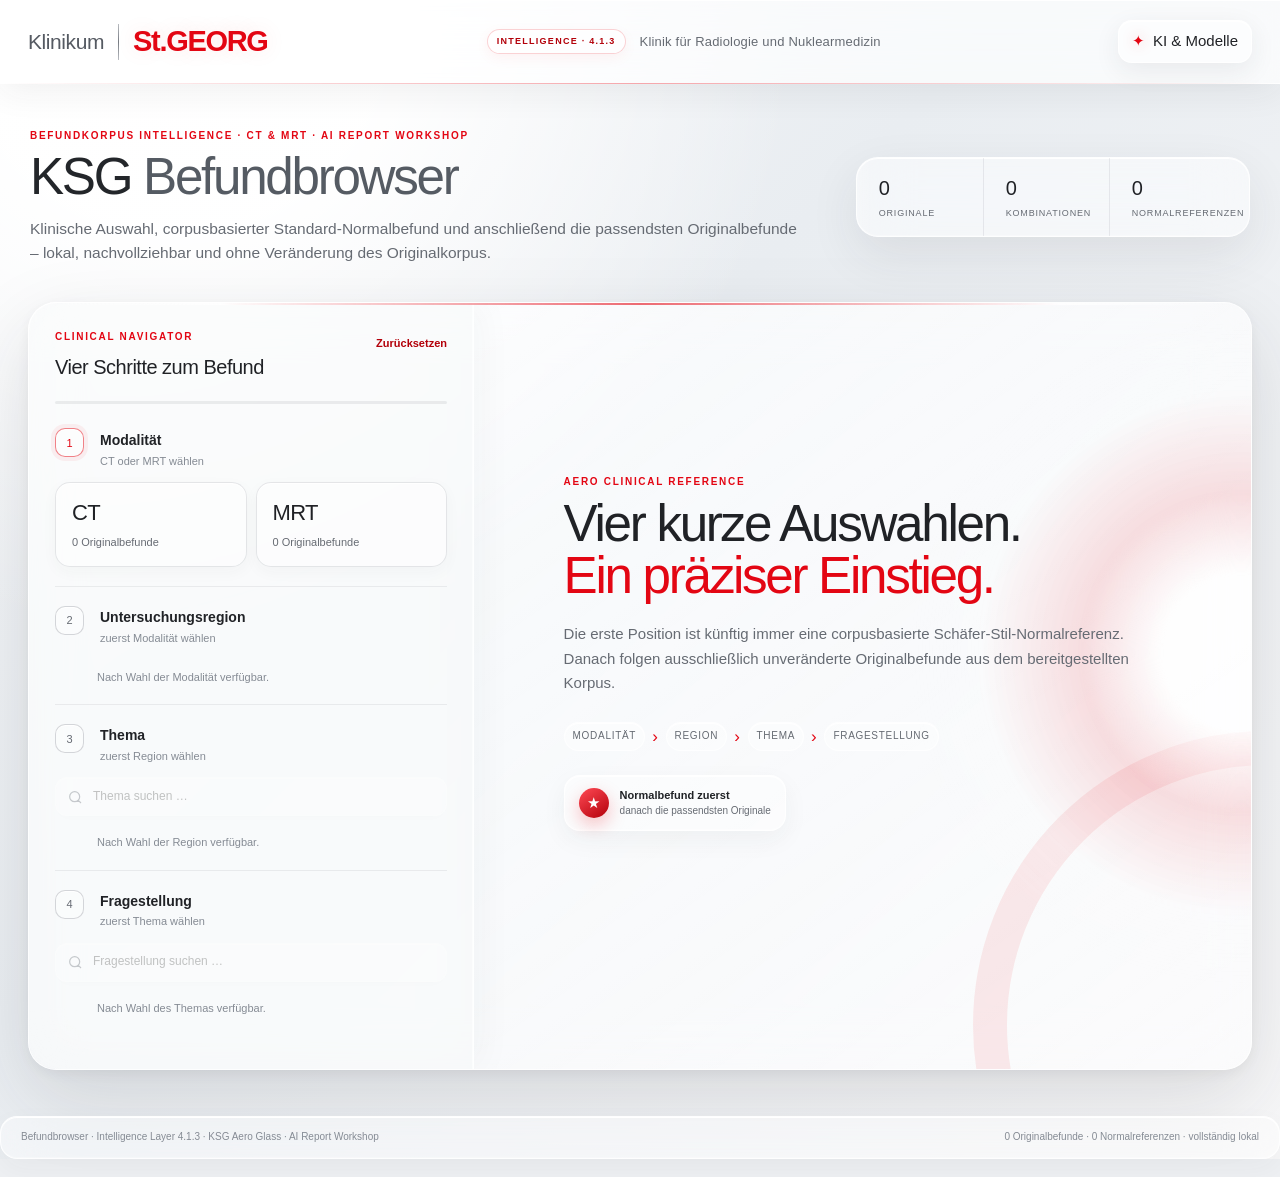
==== Befundbrowser_KSG_Intelligence/index.html @ edef9647 "Harness-Sperre modellunabhaengig behandeln + Anwendung umbenennen · 4.1.3 Harness-Sperre generalisie" ====
<!doctype html>
<html lang="de">
<head>
  <meta charset="utf-8">
  <meta name="viewport" content="width=device-width, initial-scale=1">
  <meta name="color-scheme" content="light">
  <meta name="theme-color" content="#e30613">
  <title>Befundbrowser · Intelligence 4.1.3 · Klinikum St. Georg</title>
  <link rel="stylesheet" href="styles.css">
</head>
<body>
  <div class="glass-scene" id="glass-scene" aria-hidden="true">
    <span class="scene-orb orb-a"></span>
    <span class="scene-orb orb-b"></span>
    <span class="scene-orb orb-c"></span>
    <span class="scene-ring ring-a"></span>
    <span class="scene-ring ring-b"></span>
    <span class="scene-beam"></span>
    <span class="scene-grain"></span>
  </div>

  <a class="skip-link" href="#report-viewer">Zum Befund springen</a>

  <header class="site-header glass-bar">
    <div class="brand" aria-label="Klinikum St. Georg Leipzig">
      <span class="brand-klinikum">Klinikum</span>
      <span class="brand-divider" aria-hidden="true"></span>
      <span class="brand-georg">St.GEORG</span>
    </div>
    <div class="department-wrap">
      <span class="intelligence-pill">INTELLIGENCE · 4.1.3</span>
      <span class="department">Klinik für Radiologie und Nuklearmedizin</span>
    </div>
    <button class="header-settings glass-button" id="settings-open" type="button" aria-haspopup="dialog" title="OpenRouter KI-Einstellungen">
      <span class="settings-glyph" aria-hidden="true">✦</span><span>KI &amp; Modelle</span>
    </button>
  </header>

  <main class="app-shell">
    <section class="hero" aria-labelledby="app-title">
      <div class="hero-copy">
        <p class="eyebrow">Befundkorpus Intelligence · CT &amp; MRT · AI Report Workshop</p>
        <h1 id="app-title">KSG <span>Befundbrowser</span></h1>
        <p class="hero-lead">Klinische Auswahl, corpusbasierter Standard-Normalbefund und anschließend die passendsten Originalbefunde – lokal, nachvollziehbar und ohne Veränderung des Originalkorpus.</p>
      </div>
      <div class="hero-stats glass-panel" aria-label="Datenbestand">
        <div class="stat"><strong id="stat-total">11.796</strong><span>Originale</span></div>
        <div class="stat"><strong id="stat-groups">–</strong><span>Kombinationen</span></div>
        <div class="stat"><strong id="stat-references">–</strong><span>Normalreferenzen</span></div>
      </div>
    </section>

    <div class="workspace glass-workspace">
      <aside class="selector glass-panel" aria-label="Befundauswahl">
        <div class="selector-head">
          <div>
            <p class="eyebrow">Clinical Navigator</p>
            <h2>Vier Schritte zum Befund</h2>
          </div>
          <button class="text-button" id="reset-all" type="button">Zurücksetzen</button>
        </div>

        <div class="progress-rail" id="progress-rail" aria-hidden="true">
          <span class="progress-track"></span>
          <span class="progress-fill"></span>
          <span class="progress-glow"></span>
        </div>

        <section class="step is-open" data-step="1" aria-labelledby="step-1-title">
          <div class="step-head">
            <span class="step-number">1</span>
            <div>
              <h3 id="step-1-title">Modalität</h3>
              <span class="step-selection" id="modality-selection">CT oder MRT wählen</span>
            </div>
          </div>
          <div class="modality-grid" id="modality-options" role="group" aria-label="Modalität"></div>
        </section>

        <section class="step" data-step="2" aria-labelledby="step-2-title">
          <div class="step-head">
            <span class="step-number">2</span>
            <div>
              <h3 id="step-2-title">Untersuchungsregion</h3>
              <span class="step-selection" id="region-selection">zuerst Modalität wählen</span>
            </div>
          </div>
          <div class="option-list compact" id="region-options" aria-live="polite"></div>
        </section>

        <section class="step" data-step="3" aria-labelledby="step-3-title">
          <div class="step-head">
            <span class="step-number">3</span>
            <div>
              <h3 id="step-3-title">Thema</h3>
              <span class="step-selection" id="theme-selection">zuerst Region wählen</span>
            </div>
          </div>
          <label class="search-field glass-input" for="theme-search">
            <span class="sr-only">Thema filtern</span>
            <svg aria-hidden="true" viewBox="0 0 24 24"><path d="m21 21-4.35-4.35m2.35-5.15a7.5 7.5 0 1 1-15 0 7.5 7.5 0 0 1 15 0Z"/></svg>
            <input id="theme-search" type="search" autocomplete="off" placeholder="Thema suchen …" disabled>
          </label>
          <div class="option-list" id="theme-options" aria-live="polite"></div>
        </section>

        <section class="step" data-step="4" aria-labelledby="step-4-title">
          <div class="step-head">
            <span class="step-number">4</span>
            <div>
              <h3 id="step-4-title">Fragestellung</h3>
              <span class="step-selection" id="question-selection">zuerst Thema wählen</span>
            </div>
          </div>
          <label class="search-field glass-input" for="question-search">
            <span class="sr-only">Fragestellung filtern</span>
            <svg aria-hidden="true" viewBox="0 0 24 24"><path d="m21 21-4.35-4.35m2.35-5.15a7.5 7.5 0 1 1-15 0 7.5 7.5 0 0 1 15 0Z"/></svg>
            <input id="question-search" type="search" autocomplete="off" placeholder="Fragestellung suchen …" disabled>
          </label>
          <div class="option-list" id="question-options" aria-live="polite"></div>
        </section>
      </aside>

      <section class="viewer-wrap" aria-label="Beispielbefund">
        <div class="viewer-empty" id="viewer-empty">
          <span class="empty-halo" aria-hidden="true"></span>
          <span class="empty-kicker">Aero Clinical Reference</span>
          <h2>Vier kurze Auswahlen.<br><span>Ein präziser Einstieg.</span></h2>
          <p>Die erste Position ist künftig immer eine corpusbasierte Schäfer-Stil-Normalreferenz. Danach folgen ausschließlich unveränderte Originalbefunde aus dem bereitgestellten Korpus.</p>
          <div class="empty-flow" aria-hidden="true">
            <span>Modalität</span><b>›</b><span>Region</span><b>›</b><span>Thema</span><b>›</b><span>Fragestellung</span>
          </div>
          <div class="empty-reference glass-mini">
            <span class="mini-star">★</span>
            <div><strong>Normalbefund zuerst</strong><small>danach die passendsten Originale</small></div>
          </div>
        </div>

        <article class="report-viewer glass-report" id="report-viewer" hidden tabindex="-1">
          <header class="report-header">
            <div class="report-heading">
              <div class="report-kind-row">
                <span class="report-type-badge" id="report-type-badge">ORIGINAL</span>
                <nav class="breadcrumb" id="report-breadcrumb" aria-label="Aktive Auswahl"></nav>
              </div>
              <h2 id="report-title">Beispielbefund</h2>
              <div class="report-meta" id="report-meta"></div>
            </div>
            <div class="rank-badge glass-mini" id="rank-badge">
              <span id="rank-label">Repräsentativität</span>
              <strong id="rank-score">–</strong>
            </div>
          </header>

          <section class="reference-provenance" id="reference-provenance" hidden>
            <div class="reference-icon" aria-hidden="true">★</div>
            <div class="reference-copy">
              <span class="field-label">Corpusbasierte Referenzvorlage</span>
              <p>Kein Originalbefund von Prof. Schäfer. Deidentifizierte Standard-Normalvorlage aus regions- und fragestellungsspezifischen Corpusmustern.</p>
            </div>
            <div class="evidence-grid">
              <div><span>Corpusbasis</span><strong id="reference-evidence">–</strong></div>
              <div><span>negative Beispiele</span><strong id="reference-negative-evidence">–</strong></div>
              <div><span>Negativphrasen Region</span><strong id="reference-phrase-count">–</strong></div>
            </div>
          </section>

          <div class="clinical-strip" id="clinical-strip">
            <div>
              <span class="field-label">Klinische Angaben</span>
              <p id="report-clinical">–</p>
            </div>
            <div>
              <span class="field-label">Fragestellung im Original</span>
              <p id="report-question">–</p>
            </div>
          </div>

          <section class="report-section findings-section">
            <div class="section-title-row">
              <h3>Befund</h3>
              <button class="icon-button" id="copy-findings" type="button" title="Befund kopieren">Kopieren</button>
            </div>
            <p class="report-text" id="report-findings"></p>
          </section>

          <section class="report-section impression-section">
            <div class="section-title-row">
              <h3>Beurteilung</h3>
              <button class="icon-button" id="copy-impression" type="button" title="Beurteilung kopieren">Kopieren</button>
            </div>
            <p class="report-text" id="report-impression"></p>
          </section>

          <details class="method-details" id="method-details">
            <summary>Methodik und Quelldetails</summary>
            <div class="detail-grid">
              <div><span class="field-label">Methodik</span><p id="report-method">–</p></div>
              <div><span class="field-label">RIS-Studienbeschreibung</span><p id="report-study">–</p></div>
              <div><span class="field-label">Parser</span><p id="report-parser">–</p></div>
              <div><span class="field-label">Korpuszeile</span><p id="report-source-row">–</p></div>
            </div>
          </details>

          <footer class="report-footer">
            <div class="report-navigation" aria-label="Weitere passende Beispiele">
              <button id="prev-report" class="nav-button glass-button" type="button" aria-label="Vorheriger Beispielbefund">←</button>
              <span id="report-position">Referenz</span>
              <button id="next-report" class="nav-button glass-button" type="button" aria-label="Nächster Beispielbefund">→</button>
            </div>
            <div class="report-actions">
              <button class="ai-button" id="ai-edit-report" type="button"><span class="ai-spark">✦</span><span>Mit KI anpassen</span></button>
              <button class="primary-button" id="copy-report" type="button"><span>Gesamtbefund kopieren</span></button>
            </div>
          </footer>
        </article>
      </section>
    </div>
  </main>

  <footer class="page-footer glass-bar">
    <span>Befundbrowser · Intelligence Layer 4.1.3 · KSG Aero Glass · AI Report Workshop</span>
    <span id="app-status" role="status" aria-live="polite">Daten werden geladen …</span>
  </footer>


  <dialog class="glass-modal settings-modal" id="settings-modal" aria-labelledby="settings-title">
    <form method="dialog" class="modal-shell settings-shell">
      <header class="modal-header">
        <div><p class="eyebrow">OpenRouter Intelligence</p><h2 id="settings-title">KI &amp; Modellkatalog</h2></div>
        <button class="modal-close" id="settings-close" value="cancel" aria-label="Einstellungen schließen">×</button>
      </header>
      <div class="settings-grid">
        <section class="settings-pane connection-pane">
          <h3>OpenRouter</h3>
          <label class="settings-field"><span>API-Key</span><div class="secret-input"><input id="api-key-input" type="password" autocomplete="off" spellcheck="false" placeholder="OpenRouter API-Key"><button id="api-key-toggle" type="button">Anzeigen</button></div><small class="key-storage-note">Standardmäßig nur für die Sitzung; dauerhafte Speicherung erfolgt lokal im Browser und ist nicht zusätzlich verschlüsselt.</small></label><button class="text-button key-clear" id="api-key-clear" type="button">API-Key aus Browser entfernen</button>
          <label class="toggle-row"><input id="remember-key" type="checkbox"><span><strong>API-Key auf diesem Gerät speichern</strong><small>Sonst nur für diese Browser-Sitzung.</small></span></label>
          <div class="privacy-box"><strong>Datenschutz</strong><p>Free-Modelle können providerabhängig Prompt-/Output-Daten verarbeiten oder protokollieren. Keine identifizierbaren Patientendaten an ungeeignete Endpunkte senden.</p>
            <label class="toggle-row"><input id="deny-data-collection" type="checkbox"><span><strong>Provider mit Datensammlung ausschließen</strong><small>OpenRouter: provider.data_collection = deny</small></span></label>
            <label class="toggle-row"><input id="require-zdr" type="checkbox"><span><strong>Nur Zero-Data-Retention-Endpunkte</strong><small>OpenRouter: provider.zdr = true</small></span></label>
          </div>
          <div class="connection-row"><button class="glass-button" id="connection-test" type="button">Verbindung prüfen &amp; Modelle laden</button><span id="connection-status" class="connection-status">Nicht geprüft</span></div>
          <div class="selected-model" id="selected-model-card"><span>Aktuelles Modell</span><strong>nvidia/nemotron-3-super-120b-a12b:free</strong></div>
          <button class="primary-button settings-save" id="save-settings" type="button"><span>Einstellungen speichern</span></button>
        </section>
        <section class="settings-pane catalog-pane">
          <div class="catalog-head"><div><h3>OpenRouter Modellkatalog</h3><p>Live aus <code>/api/v1/models</code>. Kostenlose Modelle werden zuerst angezeigt. Mit <b>HARNESS</b> markierte Modelle gibt OpenRouter nur für registrierte Agentic-Harness-Apps frei; die App weicht dort automatisch auf ein gleichwertiges freies Modell aus.</p></div><span class="catalog-count" id="model-count">–</span></div>
          <label class="model-search glass-input"><span class="sr-only">Modelle suchen</span><input id="model-search" type="search" placeholder="Modell, Anbieter oder Slug suchen …" autocomplete="off"></label>
          <div class="model-filters" id="model-filters" role="group" aria-label="Modellfilter">
            <button type="button" data-model-filter="all" class="is-active">Alle</button><button type="button" data-model-filter="free">FREE</button><button type="button" data-model-filter="structured">Structured</button><button type="button" data-model-filter="reasoning">Reasoning</button><button type="button" data-model-filter="tools">Tools</button><button type="button" data-model-filter="zdr">ZDR</button>
          </div>
          <div class="model-catalog" id="model-catalog">
            <section><div class="catalog-section-title"><h4>Kostenlose Modelle</h4><span>FREE · prominent priorisiert</span></div><div class="model-list" id="model-free-list"><p class="model-placeholder">API-Key eingeben und Modelle laden.</p></div></section>
            <section><div class="catalog-section-title"><h4>Weitere Modelle</h4><span>kostenpflichtig / variabel</span></div><div class="model-list" id="model-paid-list"></div></section>
          </div>
        </section>
      </div>
      <div class="model-tooltip" id="model-tooltip" role="tooltip" hidden></div>
    </form>
  </dialog>

  <dialog class="glass-modal ai-workshop" id="ai-workshop" aria-labelledby="ai-workshop-title">
    <div class="modal-shell ai-workshop-shell">
      <header class="modal-header ai-workshop-header">
        <div><p class="eyebrow">Intelligence Level 4.1.3</p><h2 id="ai-workshop-title">AI Report Workshop</h2><p id="ai-workshop-model" class="ai-model-line">OpenRouter · Modell wird geladen</p></div>
        <button class="modal-close" id="ai-workshop-close" type="button" aria-label="KI-Werkstatt schließen">×</button>
      </header>
      <div class="ai-privacy-warning" id="ai-privacy-warning"><strong>Vorlagenmodus</strong><span>Nur deidentifizierte Inhalte verwenden. Der ausgewählte Provider kann eigene Datenrichtlinien haben.</span></div>
      <section class="ai-context-strip" id="ai-context-strip"></section>
      <div class="ai-workspace-grid">
        <section class="ai-source-panel glass-subpanel"><div class="panel-heading"><span>Ausgangsvorlage</span><small>unverändert</small></div><h3>Befund</h3><p id="ai-source-findings"></p><h3>Beurteilung</h3><p id="ai-source-impression"></p></section>
        <section class="ai-edit-panel glass-subpanel">
          <div class="panel-heading"><span>Änderungsanweisung</span><small>Edit Contract</small></div>
          <div class="quick-actions" id="ai-quick-actions">
            <button type="button" class="quick-action" data-prompt="Formuliere Befund und Beurteilung noch kompakter im Prof.-Schäfer-Stil, ohne den medizinischen Inhalt zu verändern.">Kompakter</button>
            <button type="button" class="quick-action" data-prompt="Passe ausschließlich die Beurteilung an die im Befund beschriebenen Tatsachen an und halte sie maximal knapp.">Beurteilung abgleichen</button>
            <button type="button" class="quick-action" data-prompt="Entferne ausschließlich die vom Nutzer bezeichnete Pathologie und stelle die betroffenen Aussagen konsistent als Normalbefund dar.">Pathologie entfernen</button>
            <button type="button" class="quick-action" data-prompt="Aktualisiere ausschließlich die vom Nutzer genannten Maße; alle übrigen Angaben unverändert lassen.">Maße aktualisieren</button>
          </div>
          <textarea id="ai-instruction" rows="7" placeholder="z. B. Ergänze einen 8 mm großen Rundherd im rechten Oberlappen; alle übrigen Aussagen unverändert lassen."></textarea>
          <button class="ai-run-button" id="ai-run" type="button"><span class="ai-spark">✦</span><span>Änderung mit KI ausführen</span></button>
          <div class="ai-processing" id="ai-processing" hidden>
            <div class="ai-processing-orb" aria-hidden="true"><i></i><i></i><i></i></div>
            <div class="processing-steps"><span data-stage="analyze">Änderung analysieren</span><span data-stage="transform">Befund transformieren</span><span data-stage="check">Konsistenz prüfen</span></div>
          </div>
        </section>
      </div>
      <section class="ai-result-zone" id="ai-result-zone" hidden>
        <div class="result-toolbar"><div><span class="ai-result-badge">✦ KI-ENTWURF</span><strong id="ai-result-summary">Transformation abgeschlossen</strong></div><div class="version-controls"><button id="ai-undo" type="button">↶</button><div id="ai-version-timeline" class="version-timeline"></div><button id="ai-redo" type="button">↷</button><button id="ai-reset" type="button">Original</button></div></div>
        <div class="ai-warning-list" id="ai-warning-list"></div>
        <div class="ai-result-grid">
          <section class="glass-subpanel"><div class="panel-heading"><span>KI-Fassung</span><small>editierbar</small></div><label><span>Befund</span><textarea id="ai-result-findings" rows="10"></textarea></label><label><span>Beurteilung</span><textarea id="ai-result-impression" rows="5"></textarea></label></section>
          <section class="glass-subpanel semantic-diff"><div class="panel-heading"><span>Semantic Diff</span><small>gegen Vorversion</small></div><h3>Befund</h3><div id="ai-diff-findings" class="diff-content"></div><h3>Beurteilung</h3><div id="ai-diff-impression" class="diff-content"></div></section>
        </div>
        <footer class="ai-result-actions"><button class="glass-button" id="ai-rerun" type="button">Weitere Änderung</button><button class="glass-button" id="ai-copy-report" type="button">KI-Befund kopieren</button><button class="primary-button" id="ai-apply" type="button"><span>In Befundviewer übernehmen</span></button></footer>
      </section>
    </div>
  </dialog>

  <div class="toast glass-toast" id="toast" role="status" aria-live="polite" aria-atomic="true"></div>

  <script src="data/reports.js"></script>
  <script src="core.js"></script>
  <script src="ai-core.js"></script>
  <script src="app.js"></script>
  <script src="ai.js"></script>
</body>
</html>
---- Befundbrowser_KSG_Intelligence/styles.css ----
:root {
  --ksg-red: #e30613;
  --ksg-red-dark: #b3000a;
  --ksg-red-deep: #770008;
  --ksg-red-glow: rgba(227, 6, 19, .28);
  --ink: #202226;
  --muted: #666b73;
  --soft-ink: #858b94;
  --line: rgba(78, 84, 94, .16);
  --line-light: rgba(78, 84, 94, .09);
  --surface: #ffffff;
  --canvas: #eef0f3;
  --glass-bg: rgba(255, 255, 255, .64);
  --glass-bg-strong: rgba(255, 255, 255, .82);
  --glass-border: rgba(255, 255, 255, .82);
  --glass-blur: 26px;
  --glass-shadow: 0 28px 80px rgba(38, 42, 50, .13), 0 4px 16px rgba(38, 42, 50, .06);
  --glass-highlight: inset 0 1px 0 rgba(255,255,255,.94), inset 0 -1px 0 rgba(255,255,255,.28);
  --max: 1760px;
  --sidebar: minmax(370px, 445px);
  --pointer-x: 0px;
  --pointer-y: 0px;
  --progress: 0%;
  --ease-spring: cubic-bezier(.2,.86,.24,1.18);
  --ease-soft: cubic-bezier(.22,.78,.25,1);
}

* { box-sizing: border-box; }
[hidden] { display: none !important; }
html { scroll-behavior: smooth; background: var(--canvas); }
body {
  margin: 0;
  min-width: 320px;
  min-height: 100vh;
  color: var(--ink);
  overflow-x: hidden;
  background:
    radial-gradient(circle at 14% 2%, rgba(255,255,255,.98) 0 13%, transparent 39%),
    linear-gradient(135deg, #f7f8fa 0%, #e9edf1 42%, #f7f7f8 100%);
  font: 15px/1.48 Arial, Helvetica, "Segoe UI", sans-serif;
  -webkit-font-smoothing: antialiased;
}
button, input { font: inherit; }
button { color: inherit; }
button, [role="button"] { -webkit-tap-highlight-color: transparent; }
button:focus-visible, input:focus-visible, summary:focus-visible, a:focus-visible {
  outline: 3px solid rgba(227, 6, 19, .28);
  outline-offset: 3px;
}

.sr-only { position:absolute;width:1px;height:1px;padding:0;margin:-1px;overflow:hidden;clip:rect(0,0,0,0);white-space:nowrap;border:0; }
.skip-link { position:fixed;z-index:200;top:-80px;left:8px;padding:10px 14px;background:#202226;color:#fff;text-decoration:none;border-radius:12px;transition:top .2s var(--ease-soft);clip-path:inset(50%); }
.skip-link:focus { top:8px;clip-path:none; }

/* ---- ambient Aero scene ---- */
.glass-scene { position:fixed; inset:0; z-index:-2; overflow:hidden; pointer-events:none; }
.scene-orb, .scene-ring, .scene-beam { position:absolute; will-change:transform, opacity; }
.scene-orb { border-radius:50%; filter:blur(4px); }
.orb-a {
  width:600px;height:600px;left:-170px;top:-240px;
  background:radial-gradient(circle at 58% 58%, rgba(255,255,255,.1) 0 18%, rgba(227,6,19,.22) 42%, rgba(227,6,19,.02) 68%, transparent 72%);
  transform:translate3d(calc(var(--pointer-x) * -.22), calc(var(--pointer-y) * -.18),0);
  animation:orbitFloatA 16s ease-in-out infinite alternate;
}
.orb-b {
  width:760px;height:760px;right:-330px;top:17%;
  background:radial-gradient(circle at 44% 48%, rgba(255,255,255,.7) 0 9%, rgba(227,6,19,.14) 33%, rgba(227,6,19,.025) 67%, transparent 71%);
  transform:translate3d(calc(var(--pointer-x) * .28), calc(var(--pointer-y) * .2),0);
  animation:orbitFloatB 21s ease-in-out infinite alternate;
}
.orb-c {
  width:440px;height:440px;left:44%;bottom:-330px;
  background:radial-gradient(circle, rgba(227,6,19,.16), rgba(255,255,255,.08) 48%, transparent 72%);
  animation:orbPulse 10s ease-in-out infinite;
}
.scene-ring { border:1px solid rgba(227,6,19,.22); border-radius:50%; }
.ring-a { width:520px;height:520px;right:8%;top:-245px; animation:ringDrift 18s linear infinite; }
.ring-b { width:240px;height:240px;left:32%;top:18%;border-width:18px;border-color:rgba(255,255,255,.32);filter:blur(.3px);animation:ringBreath 9s ease-in-out infinite; }
.scene-beam {
  width:70vw;height:160px;left:18%;top:35%;opacity:.48;
  background:linear-gradient(90deg,transparent,rgba(255,255,255,.62),rgba(227,6,19,.08),transparent);
  filter:blur(24px);transform:rotate(-14deg) translate3d(calc(var(--pointer-x) * .08),0,0);animation:beamSweep 14s ease-in-out infinite alternate;
}
.scene-grain { position:absolute;inset:0;opacity:.025;background-image:radial-gradient(#111 0.55px, transparent .7px);background-size:5px 5px;mix-blend-mode:multiply; }

@keyframes orbitFloatA { 0% { margin-top:0; margin-left:0; } 100% { margin-top:70px; margin-left:90px; } }
@keyframes orbitFloatB { 0% { margin-top:0; } 100% { margin-top:-100px; } }
@keyframes orbPulse { 0%,100% { transform:scale(.86);opacity:.48; } 50% { transform:scale(1.18);opacity:.9; } }
@keyframes ringDrift { to { transform:rotate(360deg); } }
@keyframes ringBreath { 0%,100% { transform:scale(.86);opacity:.28; } 50% { transform:scale(1.15);opacity:.7; } }
@keyframes beamSweep { from { opacity:.18; margin-left:-10%; } to { opacity:.62; margin-left:10%; } }
@keyframes glassSheen { 0% { transform:translateX(-140%) skewX(-18deg); } 55%,100% { transform:translateX(240%) skewX(-18deg); } }
@keyframes optionRise { from { opacity:0; transform:translate3d(0,9px,0) scale(.985); } to { opacity:1; transform:none; } }
@keyframes reportIn { from { opacity:0; transform:translate3d(18px,8px,0) scale(.992); } to { opacity:1; transform:none; } }
@keyframes referenceGlow { 0%,100% { box-shadow:0 0 0 rgba(227,6,19,0); } 50% { box-shadow:0 0 32px rgba(227,6,19,.11); } }
@keyframes badgePulse { 0%,100% { transform:translateZ(0) scale(1); } 50% { transform:translateZ(0) scale(1.04); } }
@keyframes toastIn { from { opacity:0; transform:translate(-50%,20px) scale(.94); } to { opacity:1; transform:translate(-50%,0) scale(1); } }

.glass-bar, .glass-panel, .glass-workspace, .glass-report, .glass-mini, .glass-input, .glass-toast {
  border:1px solid var(--glass-border);
  box-shadow:var(--glass-highlight);
}
.glass-bar, .glass-panel, .glass-workspace, .glass-report, .glass-toast { backdrop-filter:blur(var(--glass-blur)) saturate(145%); -webkit-backdrop-filter:blur(var(--glass-blur)) saturate(145%); }
.glass-panel, .glass-workspace, .glass-report { background:var(--glass-bg); }

.site-header {
  position:relative;z-index:80;height:84px;display:flex;align-items:center;justify-content:space-between;gap:28px;
  padding:0 max(28px,calc((100vw - var(--max))/2));
  background:rgba(255,255,255,.69);border-width:0 0 1px;
  box-shadow:0 8px 34px rgba(42,45,52,.065),inset 0 1px 0 rgba(255,255,255,.95);
}
.site-header::after { content:"";position:absolute;left:0;right:0;bottom:-1px;height:1px;background:linear-gradient(90deg,transparent,rgba(227,6,19,.52),transparent);opacity:.68; }
.brand { display:inline-flex;align-items:center;gap:14px;white-space:nowrap; }
.brand-klinikum { font-size:21px;letter-spacing:-.02em;color:#555a62; }
.brand-divider { width:1px;height:36px;background:linear-gradient(#b8bbc0,#777b82,#b8bbc0); }
.brand-georg { color:var(--ksg-red);font-size:29px;font-weight:700;letter-spacing:-.045em;text-shadow:0 0 22px rgba(227,6,19,.12); }
.department-wrap { display:flex;align-items:center;gap:14px;min-width:0; }
.department { color:var(--muted);font-size:13px;letter-spacing:.015em;text-align:right;white-space:nowrap; }
.intelligence-pill { padding:5px 9px;border:1px solid rgba(227,6,19,.18);border-radius:999px;background:rgba(255,255,255,.52);color:var(--ksg-red-dark);font-size:9px;font-weight:700;letter-spacing:.14em;box-shadow:inset 0 1px 0 #fff,0 4px 14px rgba(227,6,19,.05); }

.app-shell { max-width:var(--max);margin:0 auto;padding:0 28px 46px; }
.hero { min-height:218px;display:flex;align-items:center;justify-content:space-between;gap:58px;padding:38px 2px 30px;position:relative; }
.hero-copy { position:relative;z-index:1;animation:optionRise .7s var(--ease-soft) both; }
.eyebrow,.empty-kicker { margin:0 0 8px;color:var(--ksg-red);font-size:10px;font-weight:700;letter-spacing:.17em;text-transform:uppercase; }
.hero h1 { margin:0;font-size:clamp(36px,4vw,58px);line-height:.98;letter-spacing:-.045em;font-weight:400;color:#23262a; }
.hero h1 span { color:#555b63;font-weight:300; }
.hero-lead { max-width:810px;margin:15px 0 0;color:var(--muted);font-size:15.5px;line-height:1.55; }
.hero-stats { position:relative;display:flex;z-index:1;border-radius:22px;overflow:hidden;background:rgba(255,255,255,.5);box-shadow:0 18px 50px rgba(42,46,54,.09),var(--glass-highlight);animation:optionRise .7s .1s var(--ease-soft) both; }
.hero-stats::before { content:"";position:absolute;inset:-60% auto -60% -30%;width:34%;background:linear-gradient(90deg,transparent,rgba(255,255,255,.75),transparent);animation:glassSheen 7s ease-in-out infinite;pointer-events:none; }
.stat { min-width:126px;padding:16px 22px;border-left:1px solid rgba(90,96,106,.11); }
.stat:first-child { border-left:0; }
.stat strong { display:block;font-size:20px;font-weight:500;letter-spacing:-.03em;font-variant-numeric:tabular-nums; }
.stat span { display:block;margin-top:3px;color:var(--muted);font-size:9px;text-transform:uppercase;letter-spacing:.09em; }

.workspace { display:grid;grid-template-columns:var(--sidebar) minmax(0,1fr);min-height:calc(100vh - 360px);border-radius:28px;overflow:hidden;background:rgba(255,255,255,.42);box-shadow:var(--glass-shadow);position:relative; }
.workspace::before { content:"";position:absolute;z-index:3;left:28px;right:28px;top:0;height:2px;background:linear-gradient(90deg,transparent,rgba(255,255,255,.98) 14%,rgba(227,6,19,.72) 50%,rgba(255,255,255,.98) 86%,transparent);opacity:.82;pointer-events:none; }
.selector { position:relative;z-index:2;padding:27px 26px 34px;border-width:0 1px 0 0;border-radius:28px 0 0 28px;background:rgba(248,249,250,.57);box-shadow:8px 0 36px rgba(42,46,54,.035),inset -1px 0 0 rgba(255,255,255,.55); }
.selector-head { display:flex;align-items:flex-start;justify-content:space-between;gap:18px;padding-bottom:19px; }
.selector h2 { margin:0;font-size:20px;font-weight:500;letter-spacing:-.025em; }
.text-button,.icon-button { border:0;padding:5px 0;background:transparent;color:var(--ksg-red-dark);cursor:pointer;font-size:11px;font-weight:600;position:relative; }
.text-button::after,.icon-button::after { content:"";position:absolute;left:0;right:0;bottom:1px;height:1px;background:currentColor;transform:scaleX(0);transform-origin:right;transition:transform .24s var(--ease-soft); }
.text-button:hover::after,.icon-button:hover::after { transform:scaleX(1);transform-origin:left; }
.icon-button:disabled { opacity:.3;cursor:default; }

.progress-rail { position:relative;height:3px;margin:0 0 6px;border-radius:999px;overflow:visible; }
.progress-track,.progress-fill,.progress-glow { position:absolute;left:0;top:0;height:3px;border-radius:999px; }
.progress-track { right:0;background:rgba(93,99,109,.11); }
.progress-fill { width:var(--progress);background:linear-gradient(90deg,var(--ksg-red-deep),var(--ksg-red),#ff4651);box-shadow:0 0 12px rgba(227,6,19,.26);transition:width .55s var(--ease-spring); }
.progress-glow { width:18px;left:calc(var(--progress) - 9px);background:#fff;box-shadow:0 0 12px 5px rgba(227,6,19,.25);opacity:calc((var(--progress-number,0)) * 1);transition:left .55s var(--ease-spring); }

.step { padding:19px 0;border-top:1px solid var(--line-light);position:relative; }
.step:first-of-type { border-top:0; }
.step-head { display:grid;grid-template-columns:34px 1fr;gap:11px;align-items:start;margin-bottom:13px; }
.step-number { width:29px;height:29px;display:grid;place-items:center;border:1px solid rgba(92,98,108,.25);border-radius:10px;background:rgba(255,255,255,.38);color:var(--muted);font-size:11px;box-shadow:inset 0 1px 0 rgba(255,255,255,.82);transition:all .36s var(--ease-spring); }
.step.is-open .step-number { border-color:rgba(227,6,19,.5);color:var(--ksg-red);box-shadow:0 0 0 4px rgba(227,6,19,.055),inset 0 1px 0 #fff;transform:translateY(-1px); }
.step.is-complete .step-number { border-color:transparent;background:linear-gradient(145deg,#f12531,var(--ksg-red-dark));color:#fff;box-shadow:0 7px 17px rgba(227,6,19,.22),inset 0 1px 0 rgba(255,255,255,.4);transform:scale(.94); }
.step h3 { margin:1px 0 2px;font-size:14px;font-weight:700; }
.step-selection { display:block;color:var(--soft-ink);font-size:11px;white-space:nowrap;overflow:hidden;text-overflow:ellipsis;transition:color .3s ease; }
.step.is-complete .step-selection { color:var(--ksg-red-dark); }

.modality-grid { display:grid;grid-template-columns:1fr 1fr;gap:9px; }
.modality-button { position:relative;min-height:76px;border:1px solid rgba(103,109,118,.16);border-radius:15px;background:rgba(255,255,255,.51);cursor:pointer;text-align:left;padding:14px 16px;overflow:hidden;box-shadow:inset 0 1px 0 rgba(255,255,255,.93),0 5px 16px rgba(50,54,62,.035);transition:transform .28s var(--ease-spring),border-color .22s ease,box-shadow .28s ease,background .28s ease; }
.modality-button::before { content:"";position:absolute;inset:-100% auto -100% -55%;width:46%;background:linear-gradient(90deg,transparent,rgba(255,255,255,.8),transparent);transform:skewX(-16deg);transition:transform .6s var(--ease-soft); }
.modality-button:hover { transform:translateY(-3px) scale(1.01);border-color:rgba(227,6,19,.24);box-shadow:0 12px 24px rgba(45,49,57,.075),inset 0 1px 0 #fff; }
.modality-button:hover::before { transform:translateX(330%) skewX(-16deg); }
.modality-button.is-selected { border-color:rgba(227,6,19,.46);background:linear-gradient(145deg,rgba(255,255,255,.73),rgba(255,239,241,.64));box-shadow:0 12px 28px rgba(227,6,19,.09),inset 0 1px 0 #fff; }
.modality-button.is-selected::after { content:"";position:absolute;top:10px;bottom:10px;right:8px;width:3px;border-radius:999px;background:var(--ksg-red);box-shadow:0 0 12px rgba(227,6,19,.38); }
.modality-button strong { display:block;font-size:22px;font-weight:500;letter-spacing:-.03em; }
.modality-button span { color:var(--muted);font-size:11px; }

.search-field { height:39px;display:flex;align-items:center;gap:8px;padding:0 11px;margin:0 0 8px;border-radius:12px;background:rgba(255,255,255,.46);box-shadow:inset 0 1px 0 rgba(255,255,255,.92),0 4px 14px rgba(50,54,62,.025);transition:border-color .22s ease,box-shadow .22s ease,background .22s ease; }
.search-field:focus-within { border-color:rgba(227,6,19,.34);background:rgba(255,255,255,.72);box-shadow:0 0 0 4px rgba(227,6,19,.055),inset 0 1px 0 #fff; }
.search-field svg { width:16px;height:16px;fill:none;stroke:#7f848c;stroke-width:1.8;flex:0 0 auto; }
.search-field input { width:100%;min-width:0;border:0;outline:0;background:transparent;color:var(--ink);font-size:12px; }
.search-field input:disabled { cursor:not-allowed; }
.search-field:has(input:disabled) { opacity:.42; }

.option-list { max-height:282px;overflow:auto;scrollbar-width:thin;scrollbar-color:rgba(80,86,96,.28) transparent;padding-right:2px; }
.option-list.compact { max-height:318px; }
.option-button { --stagger:0ms;width:100%;display:grid;grid-template-columns:minmax(0,1fr) auto;gap:10px;align-items:center;border:1px solid transparent;border-radius:11px;background:transparent;cursor:pointer;text-align:left;padding:8px 8px 8px 10px;margin:1px 0;transition:background .2s ease,border-color .2s ease,transform .22s var(--ease-spring),box-shadow .22s ease;animation:optionRise .34s var(--stagger) var(--ease-soft) both; }
.option-button:hover { background:rgba(255,255,255,.57);border-color:rgba(255,255,255,.76);transform:translateX(3px);box-shadow:0 5px 14px rgba(50,54,62,.035); }
.option-button.is-selected { background:linear-gradient(90deg,rgba(255,240,242,.8),rgba(255,255,255,.6));border-color:rgba(227,6,19,.16);box-shadow:inset 3px 0 0 var(--ksg-red),0 6px 18px rgba(227,6,19,.045);color:var(--ksg-red-dark); }
.option-label { min-width:0;overflow:hidden;text-overflow:ellipsis; }
.option-count { min-width:34px;text-align:right;color:var(--soft-ink);font-size:10px;font-variant-numeric:tabular-nums; }
.option-empty { margin:10px 0 0 42px;color:var(--soft-ink);font-size:11px; }

.viewer-wrap { min-width:0;position:relative;background:linear-gradient(145deg,rgba(255,255,255,.52),rgba(255,255,255,.28));overflow:hidden; }
.viewer-wrap::before { content:"";position:absolute;width:520px;height:520px;right:-310px;bottom:-250px;border-radius:50%;border:34px solid rgba(227,6,19,.08);filter:blur(.2px);animation:ringBreath 11s ease-in-out infinite;pointer-events:none; }
.viewer-empty { min-height:700px;display:flex;flex-direction:column;justify-content:center;align-items:flex-start;padding:clamp(48px,7vw,122px);position:relative;overflow:hidden; }
.viewer-empty h2 { position:relative;z-index:1;max-width:680px;margin:0;font-size:clamp(32px,4vw,57px);line-height:1.02;font-weight:300;letter-spacing:-.045em; }
.viewer-empty h2 span { color:var(--ksg-red); }
.viewer-empty p { position:relative;z-index:1;max-width:650px;margin:20px 0 27px;color:var(--muted);font-size:15px;line-height:1.62; }
.empty-kicker { position:relative;z-index:1; }
.empty-halo { position:absolute;width:660px;height:660px;right:-320px;top:50%;border-radius:50%;transform:translateY(-50%);background:radial-gradient(circle,rgba(255,255,255,.72) 0 17%,rgba(227,6,19,.12) 34%,rgba(255,255,255,.08) 56%,transparent 71%);filter:blur(2px);animation:orbPulse 9s ease-in-out infinite; }
.empty-flow { position:relative;z-index:1;display:flex;align-items:center;gap:7px;flex-wrap:wrap;color:var(--muted);font-size:10px;text-transform:uppercase;letter-spacing:.07em; }
.empty-flow span { padding:6px 8px;border:1px solid rgba(255,255,255,.68);border-radius:999px;background:rgba(255,255,255,.36);box-shadow:inset 0 1px 0 rgba(255,255,255,.9); }
.empty-flow b { color:var(--ksg-red);font-size:17px;font-weight:400; }
.empty-reference { position:relative;z-index:1;display:flex;align-items:center;gap:11px;margin-top:24px;padding:11px 14px;border-radius:16px;background:rgba(255,255,255,.4);box-shadow:0 9px 26px rgba(46,50,58,.05),var(--glass-highlight); }
.mini-star { display:grid;place-items:center;width:30px;height:30px;border-radius:50%;background:linear-gradient(145deg,#ff4a55,var(--ksg-red-dark));color:#fff;box-shadow:0 7px 18px rgba(227,6,19,.25);animation:badgePulse 3s ease-in-out infinite; }
.empty-reference strong,.empty-reference small { display:block; }
.empty-reference strong { font-size:11px; }
.empty-reference small { margin-top:1px;color:var(--muted);font-size:10px; }

.report-viewer { min-height:700px;padding:clamp(28px,3.5vw,54px) clamp(30px,4.7vw,72px) 34px;background:rgba(255,255,255,.52);border:0;box-shadow:none;position:relative; }
.report-viewer.is-entering { animation:reportIn .42s var(--ease-soft) both; }
.report-viewer.is-reference { background:linear-gradient(145deg,rgba(255,255,255,.68),rgba(255,245,246,.48));animation:referenceGlow 5s ease-in-out infinite; }
.report-header { display:flex;justify-content:space-between;gap:32px;align-items:flex-start;padding-bottom:23px;border-bottom:1px solid var(--line); }
.report-heading { min-width:0; }
.report-kind-row { display:flex;align-items:center;gap:12px;flex-wrap:wrap;margin-bottom:11px; }
.report-type-badge { display:inline-flex;align-items:center;min-height:25px;padding:0 9px;border:1px solid rgba(92,98,108,.14);border-radius:999px;background:rgba(255,255,255,.56);color:var(--muted);font-size:9px;font-weight:800;letter-spacing:.13em;box-shadow:inset 0 1px 0 rgba(255,255,255,.95); }
.report-type-badge.is-reference { border-color:rgba(227,6,19,.28);background:linear-gradient(135deg,rgba(255,255,255,.85),rgba(255,233,235,.74));color:var(--ksg-red-dark);box-shadow:0 6px 18px rgba(227,6,19,.07),inset 0 1px 0 #fff;animation:badgePulse 3.2s ease-in-out infinite; }
.breadcrumb { display:flex;flex-wrap:wrap;gap:5px; }
.crumb { color:var(--muted);font-size:10px; }
.crumb:not(:last-child)::after { content:"›";color:var(--ksg-red);padding-left:5px; }
.report-header h2 { margin:0;font-size:clamp(27px,3vw,42px);line-height:1.08;font-weight:300;letter-spacing:-.038em; }
.report-meta { display:flex;gap:9px;flex-wrap:wrap;margin-top:11px;color:var(--muted);font-size:10px; }
.report-meta .tag { padding:4px 7px;border:1px solid rgba(93,99,109,.11);border-radius:999px;background:rgba(255,255,255,.42); }
.rank-badge { flex:0 0 auto;min-width:138px;padding:12px 14px;border-radius:16px;background:rgba(255,255,255,.46);text-align:right;box-shadow:0 9px 24px rgba(44,48,56,.045),var(--glass-highlight); }
.rank-badge span { display:block;color:var(--muted);font-size:8px;text-transform:uppercase;letter-spacing:.11em; }
.rank-badge strong { display:block;margin-top:3px;font-size:17px;font-weight:500; }

.reference-provenance { display:grid;grid-template-columns:auto minmax(220px,1.35fr) minmax(280px,1fr);gap:17px;align-items:center;margin:23px 0 5px;padding:16px 18px;border:1px solid rgba(227,6,19,.14);border-radius:19px;background:linear-gradient(135deg,rgba(255,255,255,.61),rgba(255,237,239,.48));box-shadow:0 10px 32px rgba(227,6,19,.045),inset 0 1px 0 #fff; }
.reference-icon { display:grid;place-items:center;width:38px;height:38px;border-radius:50%;background:linear-gradient(145deg,#ff515b,var(--ksg-red-dark));color:#fff;box-shadow:0 8px 20px rgba(227,6,19,.22),inset 0 1px 0 rgba(255,255,255,.35);font-size:16px; }
.reference-copy p { margin:3px 0 0;color:var(--muted);font-size:11px;line-height:1.5; }
.evidence-grid { display:grid;grid-template-columns:repeat(3,1fr);gap:8px; }
.evidence-grid div { min-width:0;padding:9px 10px;border-radius:12px;background:rgba(255,255,255,.5);border:1px solid rgba(255,255,255,.76);box-shadow:inset 0 1px 0 #fff; }
.evidence-grid span,.evidence-grid strong { display:block; }
.evidence-grid span { color:var(--muted);font-size:8px;text-transform:uppercase;letter-spacing:.05em; }
.evidence-grid strong { margin-top:2px;font-size:13px;font-weight:500;font-variant-numeric:tabular-nums; }

.clinical-strip { display:grid;grid-template-columns:1fr 1fr;gap:25px;margin:23px 0 5px;padding:16px 18px;border:1px solid rgba(255,255,255,.72);border-radius:17px;background:rgba(248,249,250,.47);box-shadow:inset 0 1px 0 rgba(255,255,255,.96); }
.field-label { display:block;margin-bottom:4px;color:var(--soft-ink);font-size:9px;text-transform:uppercase;letter-spacing:.09em; }
.clinical-strip p,.detail-grid p { margin:0; }
.report-section { padding:26px 0 25px;border-bottom:1px solid var(--line); }
.section-title-row { display:flex;justify-content:space-between;gap:20px;align-items:baseline;margin-bottom:9px; }
.report-section h3 { margin:0;font-size:12px;color:var(--ksg-red-dark);text-transform:uppercase;letter-spacing:.11em; }
.report-text { margin:0;white-space:pre-wrap;font-size:15.5px;line-height:1.67;letter-spacing:.001em; }
.impression-section { position:relative;margin-left:-18px;margin-right:-18px;padding-left:18px;padding-right:18px;background:linear-gradient(90deg,rgba(227,6,19,.055),rgba(255,255,255,0) 72%); }
.impression-section::before { content:"";position:absolute;left:0;top:18px;bottom:18px;width:2px;border-radius:999px;background:linear-gradient(var(--ksg-red),rgba(227,6,19,.18));box-shadow:0 0 10px rgba(227,6,19,.18); }
.impression-section .report-text { font-weight:600; }
.missing-impression { color:var(--soft-ink);font-weight:400 !important;font-style:italic; }
.method-details { border-bottom:1px solid var(--line); }
.method-details summary { cursor:pointer;padding:16px 0;color:var(--muted);font-size:11px; }
.method-details summary::marker { color:var(--ksg-red); }
.detail-grid { display:grid;grid-template-columns:repeat(2,minmax(0,1fr));gap:17px 27px;padding:4px 0 21px;font-size:11px; }
.report-footer { display:flex;justify-content:space-between;gap:20px;align-items:center;padding-top:22px; }
.report-navigation { display:flex;align-items:center;gap:12px;color:var(--muted);font-size:11px;font-variant-numeric:tabular-nums; }
.nav-button { width:39px;height:37px;border-radius:12px;background:rgba(255,255,255,.52);cursor:pointer;font-size:18px;transition:transform .23s var(--ease-spring),border-color .2s ease,box-shadow .23s ease,color .2s ease; }
.nav-button:hover:not(:disabled) { transform:translateY(-2px) scale(1.03);border-color:rgba(227,6,19,.28);color:var(--ksg-red);box-shadow:0 8px 18px rgba(227,6,19,.07),inset 0 1px 0 #fff; }
.nav-button:disabled { opacity:.27;cursor:default; }
.primary-button { position:relative;overflow:hidden;border:0;min-height:39px;padding:0 19px;border-radius:13px;background:linear-gradient(145deg,#ed1b28,var(--ksg-red-dark));color:#fff;cursor:pointer;font-size:11px;font-weight:700;box-shadow:0 9px 20px rgba(227,6,19,.2),inset 0 1px 0 rgba(255,255,255,.35);transition:transform .23s var(--ease-spring),box-shadow .23s ease; }
.primary-button::before { content:"";position:absolute;top:-60%;bottom:-60%;left:-45%;width:36%;background:linear-gradient(90deg,transparent,rgba(255,255,255,.6),transparent);transform:skewX(-18deg);transition:transform .65s var(--ease-soft); }
.primary-button:hover { transform:translateY(-2px);box-shadow:0 13px 28px rgba(227,6,19,.26),inset 0 1px 0 rgba(255,255,255,.4); }
.primary-button:hover::before { transform:translateX(420%) skewX(-18deg); }
.primary-button span { position:relative;z-index:1; }

.page-footer { max-width:var(--max);margin:0 auto 18px;padding:13px 20px;display:flex;justify-content:space-between;gap:20px;border-radius:17px;background:rgba(255,255,255,.44);color:var(--soft-ink);font-size:10px;box-shadow:0 10px 28px rgba(44,48,56,.045),var(--glass-highlight); }
.toast { position:fixed;z-index:150;left:50%;bottom:26px;pointer-events:none;padding:11px 16px;border-radius:14px;background:rgba(31,33,38,.78);color:#fff;box-shadow:0 18px 42px rgba(20,22,26,.2),inset 0 1px 0 rgba(255,255,255,.18);font-size:11px;opacity:0;transform:translate(-50%,20px) scale(.94); }
.toast.is-visible { animation:toastIn .28s var(--ease-spring) forwards; }

@media (max-width:1160px) {
  :root { --sidebar:minmax(340px,395px); }
  .hero-stats .stat:nth-child(2) { display:none; }
  .reference-provenance { grid-template-columns:auto 1fr; }
  .evidence-grid { grid-column:1 / -1; }
}
@media (max-width:900px) {
  .site-header { padding:0 18px; }
  .department { display:none; }
  .app-shell { padding:0 14px 30px; }
  .hero { min-height:180px; }
  .hero-stats { display:none; }
  .workspace { grid-template-columns:1fr;border-radius:24px; }
  .selector { border-width:0 0 1px;border-radius:24px 24px 0 0; }
  .viewer-empty { min-height:470px;padding:54px 31px; }
  .report-viewer { min-height:0; }
  .option-list,.option-list.compact { max-height:230px; }
  .page-footer { margin-left:14px;margin-right:14px; }
}
@media (max-width:590px) {
  .site-header { height:72px; }
  .brand-klinikum { font-size:17px; }
  .brand-georg { font-size:23px; }
  .brand-divider { height:29px; }
  .intelligence-pill { display:none; }
  .hero { min-height:168px;padding:31px 4px 25px; }
  .hero h1 { font-size:36px; }
  .hero-lead { font-size:13px; }
  .selector { padding:24px 18px; }
  .report-viewer { padding:27px 20px 24px; }
  .report-header { display:block; }
  .rank-badge { display:inline-block;margin-top:16px;text-align:left; }
  .reference-provenance { grid-template-columns:auto 1fr;padding:14px; }
  .evidence-grid { grid-template-columns:1fr; }
  .clinical-strip { grid-template-columns:1fr;gap:14px; }
  .detail-grid { grid-template-columns:1fr; }
  .report-footer { align-items:stretch;flex-direction:column; }
  .primary-button { order:-1; }
  .report-navigation { justify-content:space-between; }
  .page-footer { flex-direction:column;padding:13px 16px;margin-bottom:12px; }
  .scene-ring.ring-b { display:none; }
}

/* ===== Intelligence 4 · AI Report Workshop ===== */
.header-settings{margin-left:18px;display:flex;align-items:center;gap:8px;padding:9px 13px;border:1px solid rgba(255,255,255,.74);border-radius:14px;background:rgba(255,255,255,.54);box-shadow:inset 0 1px 0 rgba(255,255,255,.9),0 8px 26px rgba(40,45,54,.08);cursor:pointer;transition:.28s var(--ease-spring)}
.header-settings:hover{transform:translateY(-2px);box-shadow:0 12px 30px rgba(227,6,19,.12),inset 0 1px 0 #fff}.settings-glyph,.ai-spark{color:var(--ksg-red);filter:drop-shadow(0 0 7px rgba(227,6,19,.36));animation:sparkPulse 2.4s ease-in-out infinite}
.report-actions{display:flex;gap:10px;align-items:center}.ai-button,.ai-run-button{position:relative;overflow:hidden;border:1px solid rgba(227,6,19,.22);border-radius:15px;padding:11px 17px;background:linear-gradient(135deg,rgba(255,255,255,.78),rgba(255,237,239,.72));color:var(--ksg-red-dark);font-weight:700;cursor:pointer;box-shadow:inset 0 1px 0 #fff,0 12px 28px rgba(227,6,19,.1);transition:.28s var(--ease-spring)}.ai-button:hover,.ai-run-button:hover{transform:translateY(-2px) scale(1.015);box-shadow:0 16px 36px rgba(227,6,19,.18),inset 0 1px 0 #fff}.report-viewer.is-ai-draft{box-shadow:0 32px 90px rgba(227,6,19,.12),var(--glass-highlight)}
.glass-modal{width:min(1480px,calc(100vw - 34px));max-height:calc(100vh - 34px);padding:0;border:1px solid rgba(255,255,255,.86);border-radius:28px;background:rgba(246,248,251,.72);box-shadow:0 42px 120px rgba(24,28,36,.32),inset 0 1px 0 #fff;backdrop-filter:blur(34px) saturate(155%);-webkit-backdrop-filter:blur(34px) saturate(155%);color:var(--ink);overflow:hidden}.glass-modal::backdrop{background:radial-gradient(circle at 50% 20%,rgba(227,6,19,.12),rgba(25,28,34,.44));backdrop-filter:blur(8px)}.glass-modal[open]{animation:modalMorph .46s var(--ease-spring)}.modal-shell{max-height:calc(100vh - 36px);overflow:auto}.modal-header{position:sticky;top:0;z-index:4;display:flex;justify-content:space-between;align-items:center;padding:22px 26px 17px;background:linear-gradient(180deg,rgba(255,255,255,.92),rgba(255,255,255,.58));border-bottom:1px solid var(--line-light);backdrop-filter:blur(22px)}.modal-header h2{margin:1px 0 0;font-size:24px}.modal-close{width:39px;height:39px;border:0;border-radius:13px;background:rgba(255,255,255,.66);box-shadow:inset 0 1px 0 #fff,0 6px 18px rgba(0,0,0,.06);font-size:26px;cursor:pointer}.settings-grid{display:grid;grid-template-columns:minmax(320px,390px) 1fr;min-height:650px}.settings-pane{padding:24px}.connection-pane{border-right:1px solid var(--line-light);background:rgba(255,255,255,.36)}.settings-pane h3{margin:0 0 16px}.settings-field{display:block;margin-bottom:16px}.settings-field>span,.ai-result-grid label>span{display:block;margin-bottom:7px;color:var(--muted);font-size:11px;font-weight:700;text-transform:uppercase;letter-spacing:.08em}.secret-input{display:flex;border:1px solid var(--line);border-radius:14px;background:rgba(255,255,255,.66);overflow:hidden}.secret-input input{flex:1;min-width:0;padding:12px 13px;border:0;background:transparent;outline:0}.secret-input button{border:0;border-left:1px solid var(--line-light);background:rgba(255,255,255,.42);padding:0 12px;cursor:pointer}.toggle-row{display:flex;gap:10px;align-items:flex-start;margin:11px 0;cursor:pointer}.toggle-row input{margin-top:4px;accent-color:var(--ksg-red)}.toggle-row span{display:grid;gap:2px}.toggle-row strong{font-size:12px}.toggle-row small{color:var(--soft-ink);font-size:10px}.privacy-box{margin:18px 0;padding:15px;border-radius:17px;background:linear-gradient(135deg,rgba(255,245,246,.78),rgba(255,255,255,.55));border:1px solid rgba(227,6,19,.12)}.privacy-box>p{color:var(--muted);font-size:11px}.connection-row{display:grid;gap:9px;margin:18px 0}.connection-status{font-size:11px;color:var(--soft-ink)}.connection-status.is-ok{color:#22734d}.connection-status.is-error{color:var(--ksg-red-dark)}.selected-model{display:grid;gap:5px;padding:13px 14px;border-radius:15px;background:rgba(255,255,255,.62);border:1px solid var(--glass-border);overflow-wrap:anywhere}.selected-model span{font-size:10px;color:var(--soft-ink);text-transform:uppercase;letter-spacing:.08em}.selected-model strong{font-size:12px}.settings-save{width:100%;margin-top:18px}.catalog-head{display:flex;justify-content:space-between;gap:20px}.catalog-head h3{margin:0}.catalog-head p{margin:5px 0 0;color:var(--soft-ink);font-size:11px}.catalog-count{font-size:11px;color:var(--soft-ink)}.model-search{display:block;margin:18px 0 11px}.model-search input{width:100%;padding:12px 14px;border:0;background:transparent;outline:0}.model-filters{display:flex;flex-wrap:wrap;gap:7px;margin-bottom:18px}.model-filters button{border:1px solid var(--line);border-radius:999px;background:rgba(255,255,255,.52);padding:7px 11px;font-size:10px;font-weight:700;cursor:pointer}.model-filters button.is-active{background:var(--ksg-red);border-color:var(--ksg-red);color:#fff;box-shadow:0 5px 18px rgba(227,6,19,.22)}.model-catalog{display:grid;gap:24px}.catalog-section-title{display:flex;justify-content:space-between;align-items:end;margin-bottom:9px}.catalog-section-title h4{margin:0;font-size:15px}.catalog-section-title span{font-size:9px;color:var(--soft-ink);text-transform:uppercase;letter-spacing:.08em}.model-list{display:grid;grid-template-columns:repeat(auto-fill,minmax(245px,1fr));gap:9px}.model-card{position:relative;text-align:left;min-height:92px;padding:13px;border:1px solid var(--line-light);border-radius:16px;background:rgba(255,255,255,.58);box-shadow:inset 0 1px 0 rgba(255,255,255,.9);cursor:pointer;transition:.26s var(--ease-spring);overflow:hidden}.model-card:hover,.model-card:focus-visible{transform:translateY(-3px);border-color:rgba(227,6,19,.24);box-shadow:0 14px 32px rgba(44,48,56,.11),inset 0 1px 0 #fff}.model-card.is-selected{outline:2px solid rgba(227,6,19,.32);background:rgba(255,247,248,.72)}.model-card.is-free{border-color:rgba(227,6,19,.2);background:linear-gradient(140deg,rgba(255,255,255,.76),rgba(255,238,240,.62));box-shadow:0 9px 24px rgba(227,6,19,.06),inset 0 1px 0 #fff}.model-card.is-free::after{content:"";position:absolute;inset:-1px;border-radius:16px;background:linear-gradient(110deg,transparent 20%,rgba(255,255,255,.7) 46%,transparent 72%);transform:translateX(-120%);animation:freeSheen 5.8s ease-in-out infinite;pointer-events:none}.model-card-top{display:flex;justify-content:space-between;gap:8px}.model-card strong{font-size:12px;line-height:1.25}.model-slug{display:block;margin-top:7px;color:var(--soft-ink);font:9px/1.3 ui-monospace,SFMono-Regular,Consolas,monospace;overflow-wrap:anywhere}.model-badges{display:flex;gap:4px;flex-wrap:wrap;margin-top:8px}.model-badge{padding:3px 6px;border-radius:999px;background:rgba(77,82,91,.07);font-size:8px;font-weight:800;letter-spacing:.04em}.model-badge.free{background:var(--ksg-red);color:#fff;box-shadow:0 4px 12px rgba(227,6,19,.2)}.model-placeholder{color:var(--soft-ink);font-size:11px}.model-tooltip{position:fixed;z-index:500;width:min(355px,calc(100vw - 24px));padding:16px;border:1px solid rgba(255,255,255,.9);border-radius:18px;background:rgba(248,249,252,.86);box-shadow:0 24px 70px rgba(23,27,34,.22),inset 0 1px 0 #fff;backdrop-filter:blur(26px) saturate(155%);pointer-events:none;animation:tooltipIn .22s var(--ease-spring)}.model-tooltip h5{margin:0;font-size:13px}.model-tooltip code{display:block;margin:3px 0 12px;color:var(--soft-ink);font-size:9px;overflow-wrap:anywhere}.tooltip-grid{display:grid;grid-template-columns:1fr 1fr;gap:8px}.tooltip-metric{padding:8px;border-radius:11px;background:rgba(255,255,255,.55)}.tooltip-metric span{display:block;color:var(--soft-ink);font-size:8px;text-transform:uppercase;letter-spacing:.06em}.tooltip-metric strong{font-size:10px}.tooltip-description{margin:11px 0 0;color:var(--muted);font-size:10px;line-height:1.45}.ai-workshop{width:min(1560px,calc(100vw - 26px))}.ai-workshop-shell{min-height:680px}.ai-workshop-header{background:linear-gradient(180deg,rgba(255,255,255,.93),rgba(255,246,247,.66))}.ai-model-line{margin:3px 0 0;color:var(--soft-ink);font-size:10px}.ai-privacy-warning{display:flex;gap:11px;align-items:center;padding:10px 24px;background:rgba(227,6,19,.055);border-bottom:1px solid rgba(227,6,19,.1);font-size:10px;color:var(--muted)}.ai-privacy-warning strong{color:var(--ksg-red-dark)}.ai-context-strip{display:flex;flex-wrap:wrap;gap:6px;padding:12px 24px;border-bottom:1px solid var(--line-light)}.ai-context-strip span{padding:5px 8px;border-radius:999px;background:rgba(255,255,255,.56);font-size:9px;color:var(--muted)}.ai-workspace-grid{display:grid;grid-template-columns:1fr 1fr;gap:14px;padding:18px 22px}.glass-subpanel{padding:18px;border:1px solid rgba(255,255,255,.8);border-radius:20px;background:rgba(255,255,255,.5);box-shadow:inset 0 1px 0 #fff,0 12px 36px rgba(45,50,59,.06)}.panel-heading{display:flex;justify-content:space-between;align-items:center;margin-bottom:13px;text-transform:uppercase;letter-spacing:.08em}.panel-heading span{font-size:10px;font-weight:800}.panel-heading small{font-size:8px;color:var(--soft-ink)}.ai-source-panel h3,.semantic-diff h3{margin:15px 0 5px;font-size:11px}.ai-source-panel p{white-space:pre-wrap;margin:0;color:#3d4148;font-size:12px}.quick-actions{display:flex;flex-wrap:wrap;gap:6px;margin-bottom:10px}.quick-action{border:1px solid var(--line-light);border-radius:999px;padding:6px 9px;background:rgba(255,255,255,.68);font-size:9px;cursor:pointer}.ai-edit-panel textarea,.ai-result-grid textarea{width:100%;resize:vertical;padding:13px;border:1px solid var(--line);border-radius:14px;background:rgba(255,255,255,.68);color:var(--ink);outline:0;line-height:1.55}.ai-edit-panel textarea:focus,.ai-result-grid textarea:focus{border-color:rgba(227,6,19,.35);box-shadow:0 0 0 4px rgba(227,6,19,.06)}.ai-run-button{width:100%;margin-top:10px}.ai-processing{display:flex;align-items:center;gap:14px;margin-top:13px;padding:12px;border-radius:16px;background:rgba(255,245,246,.58)}.ai-processing-orb{position:relative;width:46px;height:46px;border-radius:50%;background:radial-gradient(circle at 35% 35%,#fff 0 8%,rgba(227,6,19,.64) 30%,rgba(227,6,19,.05) 68%);box-shadow:0 0 28px rgba(227,6,19,.25);animation:aiOrb 1.7s ease-in-out infinite}.ai-processing-orb i{position:absolute;inset:-5px;border:1px solid rgba(227,6,19,.24);border-radius:50%;animation:aiRing 2.4s linear infinite}.ai-processing-orb i:nth-child(2){inset:-10px;animation-delay:-.8s}.ai-processing-orb i:nth-child(3){inset:-15px;animation-delay:-1.6s}.processing-steps{display:grid;gap:3px}.processing-steps span{font-size:9px;color:var(--soft-ink);transition:.2s}.processing-steps span.is-active{color:var(--ksg-red-dark);font-weight:800;transform:translateX(4px)}.processing-steps span.is-done{color:#22734d}.ai-result-zone{padding:0 22px 22px;animation:resultReveal .44s var(--ease-spring)}.result-toolbar{display:flex;justify-content:space-between;align-items:center;gap:16px;margin-bottom:10px}.ai-result-badge{display:inline-block;margin-right:9px;padding:5px 8px;border-radius:999px;background:var(--ksg-red);color:#fff;font-size:8px;font-weight:900;letter-spacing:.08em}.version-controls{display:flex;gap:6px;align-items:center}.version-controls>button,.version-timeline button{border:1px solid var(--line-light);background:rgba(255,255,255,.65);border-radius:10px;padding:6px 8px;font-size:9px;cursor:pointer}.version-timeline{display:flex;gap:4px}.version-timeline button.is-current{background:var(--ksg-red);color:#fff}.ai-warning-list{display:grid;gap:7px;margin:9px 0 13px}.ai-warning{display:grid;grid-template-columns:auto 1fr auto;gap:9px;align-items:center;padding:9px 11px;border-radius:13px;background:rgba(255,244,231,.78);border:1px solid rgba(195,119,0,.12);font-size:9px}.ai-warning.high{background:rgba(255,235,238,.82);border-color:rgba(227,6,19,.16)}.ai-warning .warning-mark{font-size:14px}.ai-warning small{color:var(--soft-ink)}.ai-warning .instruction-backed{color:#22734d;font-weight:700}.ai-result-grid{display:grid;grid-template-columns:1fr 1fr;gap:14px}.ai-result-grid label{display:block;margin-bottom:12px}.semantic-diff{min-height:360px}.diff-content{white-space:pre-wrap;font-size:11px;line-height:1.65;color:#454950}.diff-content .diff-add{background:rgba(41,149,99,.14);color:#17613e;border-radius:4px}.diff-content .diff-remove{background:rgba(227,6,19,.11);color:#9a0010;text-decoration:line-through;border-radius:4px}.ai-result-actions{display:flex;justify-content:flex-end;gap:9px;margin-top:13px}.ai-result-actions button{padding:10px 14px}.settings-modal code{font-size:9px}
@keyframes modalMorph{0%{opacity:0;transform:translateY(28px) scale(.965);filter:blur(7px)}100%{opacity:1;transform:none;filter:none}}@keyframes tooltipIn{from{opacity:0;transform:translateY(6px) scale(.97)}to{opacity:1;transform:none}}@keyframes freeSheen{0%,62%{transform:translateX(-125%)}82%,100%{transform:translateX(125%)}}@keyframes aiOrb{0%,100%{transform:scale(.92) rotate(0);filter:hue-rotate(0)}50%{transform:scale(1.08) rotate(18deg);filter:hue-rotate(-8deg)}}@keyframes aiRing{to{transform:rotate(360deg) scale(1.06);opacity:.15}}@keyframes resultReveal{from{opacity:0;transform:translateY(18px)}to{opacity:1;transform:none}}@keyframes sparkPulse{0%,100%{transform:scale(.9);opacity:.72}50%{transform:scale(1.16);opacity:1}}
@media(max-width:1050px){.settings-grid{grid-template-columns:1fr}.connection-pane{border-right:0;border-bottom:1px solid var(--line-light)}.ai-workspace-grid,.ai-result-grid{grid-template-columns:1fr}.header-settings span:last-child{display:none}.header-settings{margin-left:8px;padding:9px 11px}}
@media(max-width:590px){.glass-modal{width:calc(100vw - 12px);max-height:calc(100vh - 12px);border-radius:20px}.modal-shell{max-height:calc(100vh - 14px)}.modal-header{padding:16px}.settings-pane,.ai-workspace-grid,.ai-result-zone{padding-left:13px;padding-right:13px}.model-list{grid-template-columns:1fr}.report-actions{width:100%;flex-direction:column}.report-actions button{width:100%}.result-toolbar{align-items:flex-start;flex-direction:column}.version-controls{width:100%;overflow-x:auto}.ai-result-actions{flex-direction:column}.ai-result-actions button{width:100%}.ai-privacy-warning{align-items:flex-start;flex-direction:column;padding:10px 15px}.ai-context-strip{padding:10px 15px}}

.key-storage-note{display:block;margin-top:6px;color:var(--soft-ink);font-size:9px;line-height:1.45}.key-clear{margin:-6px 0 7px;color:var(--soft-ink)}
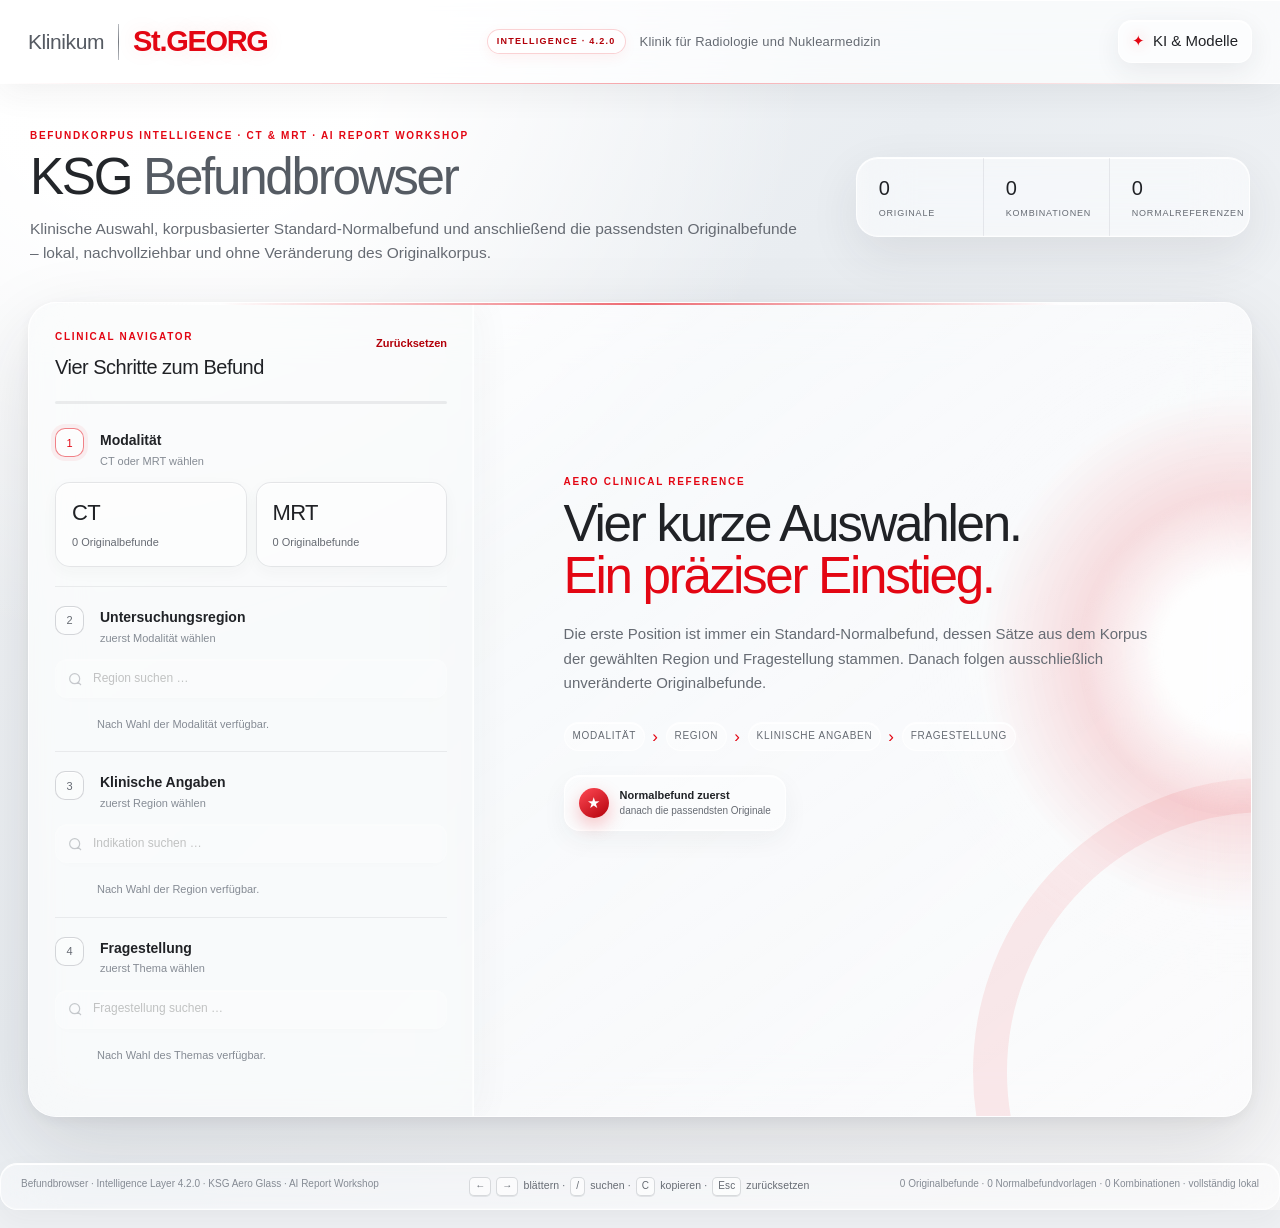
==== commit eceb8a9b: "Kategorisierung, Standard-Vorlagen, KI-Prompt und Bedienung · 4.2.0 Korpus vollstaendig aus der Refe" ====
--- a/Befundbrowser_KSG_Intelligence/index.html
+++ b/Befundbrowser_KSG_Intelligence/index.html
@@ -5,7 +5,7 @@
   <meta name="viewport" content="width=device-width, initial-scale=1">
   <meta name="color-scheme" content="light">
   <meta name="theme-color" content="#e30613">
-  <title>Befundbrowser · Intelligence 4.1.3 · Klinikum St. Georg</title>
+  <title>Befundbrowser · Intelligence 4.2.0 · Klinikum St. Georg</title>
   <link rel="stylesheet" href="styles.css">
 </head>
 <body>
@@ -28,7 +28,7 @@
       <span class="brand-georg">St.GEORG</span>
     </div>
     <div class="department-wrap">
-      <span class="intelligence-pill">INTELLIGENCE · 4.1.3</span>
+      <span class="intelligence-pill">INTELLIGENCE · 4.2.0</span>
       <span class="department">Klinik für Radiologie und Nuklearmedizin</span>
     </div>
     <button class="header-settings glass-button" id="settings-open" type="button" aria-haspopup="dialog" title="OpenRouter KI-Einstellungen">
@@ -41,7 +41,7 @@
       <div class="hero-copy">
         <p class="eyebrow">Befundkorpus Intelligence · CT &amp; MRT · AI Report Workshop</p>
         <h1 id="app-title">KSG <span>Befundbrowser</span></h1>
-        <p class="hero-lead">Klinische Auswahl, corpusbasierter Standard-Normalbefund und anschließend die passendsten Originalbefunde – lokal, nachvollziehbar und ohne Veränderung des Originalkorpus.</p>
+        <p class="hero-lead">Klinische Auswahl, korpusbasierter Standard-Normalbefund und anschließend die passendsten Originalbefunde – lokal, nachvollziehbar und ohne Veränderung des Originalkorpus.</p>
       </div>
       <div class="hero-stats glass-panel" aria-label="Datenbestand">
         <div class="stat"><strong id="stat-total">11.796</strong><span>Originale</span></div>
@@ -85,6 +85,11 @@
               <span class="step-selection" id="region-selection">zuerst Modalität wählen</span>
             </div>
           </div>
+          <label class="search-field glass-input" for="region-search">
+            <span class="sr-only">Region filtern</span>
+            <svg aria-hidden="true" viewBox="0 0 24 24"><path d="m21 21-4.35-4.35m2.35-5.15a7.5 7.5 0 1 1-15 0 7.5 7.5 0 0 1 15 0Z"/></svg>
+            <input id="region-search" type="search" autocomplete="off" placeholder="Region suchen …" disabled>
+          </label>
           <div class="option-list compact" id="region-options" aria-live="polite"></div>
         </section>
 
@@ -92,14 +97,14 @@
           <div class="step-head">
             <span class="step-number">3</span>
             <div>
-              <h3 id="step-3-title">Thema</h3>
+              <h3 id="step-3-title">Klinische Angaben</h3>
               <span class="step-selection" id="theme-selection">zuerst Region wählen</span>
             </div>
           </div>
           <label class="search-field glass-input" for="theme-search">
-            <span class="sr-only">Thema filtern</span>
+            <span class="sr-only">Klinische Angaben filtern</span>
             <svg aria-hidden="true" viewBox="0 0 24 24"><path d="m21 21-4.35-4.35m2.35-5.15a7.5 7.5 0 1 1-15 0 7.5 7.5 0 0 1 15 0Z"/></svg>
-            <input id="theme-search" type="search" autocomplete="off" placeholder="Thema suchen …" disabled>
+            <input id="theme-search" type="search" autocomplete="off" placeholder="Indikation suchen …" disabled>
           </label>
           <div class="option-list" id="theme-options" aria-live="polite"></div>
         </section>
@@ -109,7 +114,7 @@
             <span class="step-number">4</span>
             <div>
               <h3 id="step-4-title">Fragestellung</h3>
-              <span class="step-selection" id="question-selection">zuerst Thema wählen</span>
+              <span class="step-selection" id="question-selection">zuerst Indikation wählen</span>
             </div>
           </div>
           <label class="search-field glass-input" for="question-search">
@@ -126,9 +131,9 @@
           <span class="empty-halo" aria-hidden="true"></span>
           <span class="empty-kicker">Aero Clinical Reference</span>
           <h2>Vier kurze Auswahlen.<br><span>Ein präziser Einstieg.</span></h2>
-          <p>Die erste Position ist künftig immer eine corpusbasierte Schäfer-Stil-Normalreferenz. Danach folgen ausschließlich unveränderte Originalbefunde aus dem bereitgestellten Korpus.</p>
+          <p>Die erste Position ist immer ein Standard-Normalbefund, dessen Sätze aus dem Korpus der gewählten Region und Fragestellung stammen. Danach folgen ausschließlich unveränderte Originalbefunde.</p>
           <div class="empty-flow" aria-hidden="true">
-            <span>Modalität</span><b>›</b><span>Region</span><b>›</b><span>Thema</span><b>›</b><span>Fragestellung</span>
+            <span>Modalität</span><b>›</b><span>Region</span><b>›</b><span>Klinische Angaben</span><b>›</b><span>Fragestellung</span>
           </div>
           <div class="empty-reference glass-mini">
             <span class="mini-star">★</span>
@@ -155,14 +160,15 @@
           <section class="reference-provenance" id="reference-provenance" hidden>
             <div class="reference-icon" aria-hidden="true">★</div>
             <div class="reference-copy">
-              <span class="field-label">Corpusbasierte Referenzvorlage</span>
-              <p>Kein Originalbefund von Prof. Schäfer. Deidentifizierte Standard-Normalvorlage aus regions- und fragestellungsspezifischen Corpusmustern.</p>
+              <span class="field-label">Korpusbasierte Vorlage</span>
+              <p>Kein Originalbefund von Prof. Schäfer. Jeder Satz dieser Vorlage ist ein im Korpus tatsächlich verwendeter Negativ- oder Normalsatz der gewählten Region und Fragestellung; die Belegzahl steht jeweils daneben.</p>
             </div>
             <div class="evidence-grid">
-              <div><span>Corpusbasis</span><strong id="reference-evidence">–</strong></div>
-              <div><span>negative Beispiele</span><strong id="reference-negative-evidence">–</strong></div>
-              <div><span>Negativphrasen Region</span><strong id="reference-phrase-count">–</strong></div>
-            </div>
+              <div><span>häufigster Satz belegt in</span><strong id="reference-evidence">–</strong></div>
+              <div><span>ausgewertete Befunde</span><strong id="reference-negative-evidence">–</strong></div>
+              <div><span>Negativphrasen der Gruppe</span><strong id="reference-phrase-count">–</strong></div>
+            </div>
+            <ul class="evidence-sentences" id="reference-sentences"></ul>
           </section>
 
           <div class="clinical-strip" id="clinical-strip">
@@ -202,6 +208,8 @@
             </div>
           </details>
 
+          <nav class="result-strip" id="result-strip" aria-label="Trefferliste"></nav>
+
           <footer class="report-footer">
             <div class="report-navigation" aria-label="Weitere passende Beispiele">
               <button id="prev-report" class="nav-button glass-button" type="button" aria-label="Vorheriger Beispielbefund">←</button>
@@ -219,8 +227,9 @@
   </main>
 
   <footer class="page-footer glass-bar">
-    <span>Befundbrowser · Intelligence Layer 4.1.3 · KSG Aero Glass · AI Report Workshop</span>
-    <span id="app-status" role="status" aria-live="polite">Daten werden geladen …</span>
+    <span>Befundbrowser · Intelligence Layer 4.2.0 · KSG Aero Glass · AI Report Workshop</span>
+    <span class="footer-keys" aria-hidden="true"><kbd>←</kbd><kbd>→</kbd> blättern · <kbd>/</kbd> suchen · <kbd>C</kbd> kopieren · <kbd>Esc</kbd> zurücksetzen</span>
+    <span id="app-status" role="status" aria-live="polite">Korpus wird geladen …</span>
   </footer>
 
 
@@ -262,7 +271,7 @@
   <dialog class="glass-modal ai-workshop" id="ai-workshop" aria-labelledby="ai-workshop-title">
     <div class="modal-shell ai-workshop-shell">
       <header class="modal-header ai-workshop-header">
-        <div><p class="eyebrow">Intelligence Level 4.1.3</p><h2 id="ai-workshop-title">AI Report Workshop</h2><p id="ai-workshop-model" class="ai-model-line">OpenRouter · Modell wird geladen</p></div>
+        <div><p class="eyebrow">Intelligence Level 4.2.0</p><h2 id="ai-workshop-title">AI Report Workshop</h2><p id="ai-workshop-model" class="ai-model-line">OpenRouter · Modell wird geladen</p></div>
         <button class="modal-close" id="ai-workshop-close" type="button" aria-label="KI-Werkstatt schließen">×</button>
       </header>
       <div class="ai-privacy-warning" id="ai-privacy-warning"><strong>Vorlagenmodus</strong><span>Nur deidentifizierte Inhalte verwenden. Der ausgewählte Provider kann eigene Datenrichtlinien haben.</span></div>
@@ -299,10 +308,12 @@
 
   <div class="toast glass-toast" id="toast" role="status" aria-live="polite" aria-atomic="true"></div>
 
-  <script src="data/reports.js"></script>
-  <script src="core.js"></script>
-  <script src="ai-core.js"></script>
-  <script src="app.js"></script>
-  <script src="ai.js"></script>
+  <!-- defer: der 25-MB-Korpus blockiert sonst den ersten Seitenaufbau.
+       Die Ausfuehrungsreihenfolge bleibt bei defer erhalten. -->
+  <script defer src="data/reports.js"></script>
+  <script defer src="core.js"></script>
+  <script defer src="ai-core.js"></script>
+  <script defer src="app.js"></script>
+  <script defer src="ai.js"></script>
 </body>
 </html>
--- a/Befundbrowser_KSG_Intelligence/styles.css
+++ b/Befundbrowser_KSG_Intelligence/styles.css
@@ -311,3 +311,69 @@
 @media(max-width:590px){.glass-modal{width:calc(100vw - 12px);max-height:calc(100vh - 12px);border-radius:20px}.modal-shell{max-height:calc(100vh - 14px)}.modal-header{padding:16px}.settings-pane,.ai-workspace-grid,.ai-result-zone{padding-left:13px;padding-right:13px}.model-list{grid-template-columns:1fr}.report-actions{width:100%;flex-direction:column}.report-actions button{width:100%}.result-toolbar{align-items:flex-start;flex-direction:column}.version-controls{width:100%;overflow-x:auto}.ai-result-actions{flex-direction:column}.ai-result-actions button{width:100%}.ai-privacy-warning{align-items:flex-start;flex-direction:column;padding:10px 15px}.ai-context-strip{padding:10px 15px}}
 
 .key-storage-note{display:block;margin-top:6px;color:var(--soft-ink);font-size:9px;line-height:1.45}.key-clear{margin:-6px 0 7px;color:var(--soft-ink)}
+
+/* ============================================================================
+   Intelligence 4.2 · Trefferleiste, Evidenzbelege, Mikrointeraktionen
+   ========================================================================= */
+
+/* --- Trefferleiste: direkter Sprung zu jeder Vorlage der Gruppe ---------- */
+.result-strip { display:flex;gap:6px;align-items:center;overflow-x:auto;overscroll-behavior-x:contain;
+  padding:11px 2px 13px;margin:4px 0 0;scrollbar-width:thin;scroll-behavior:smooth;
+  mask-image:linear-gradient(90deg,transparent,#000 14px,#000 calc(100% - 14px),transparent); }
+.result-strip::-webkit-scrollbar { height:4px; }
+.result-strip::-webkit-scrollbar-thumb { background:rgba(103,109,118,.26);border-radius:999px; }
+.strip-dot { --stagger:0ms;flex:0 0 auto;min-width:27px;height:27px;padding:0 7px;display:grid;place-items:center;
+  border:1px solid rgba(103,109,118,.18);border-radius:9px;background:rgba(255,255,255,.5);
+  color:var(--muted);font:inherit;font-size:11px;font-variant-numeric:tabular-nums;cursor:pointer;
+  transition:transform .2s var(--ease-spring),background .2s ease,border-color .2s ease,color .2s ease,box-shadow .2s ease;
+  animation:stripPop .3s var(--stagger) var(--ease-soft) both; }
+.strip-dot:hover { transform:translateY(-2px) scale(1.06);border-color:rgba(227,6,19,.3);color:var(--ink);
+  background:rgba(255,255,255,.82);box-shadow:0 6px 14px rgba(45,49,57,.08); }
+.strip-dot.is-reference { color:var(--ksg-red);border-color:rgba(227,6,19,.26);background:rgba(255,241,242,.7); }
+.strip-dot.is-current { border-color:transparent;color:#fff;font-weight:600;
+  background:linear-gradient(145deg,#f12531,var(--ksg-red-dark));
+  box-shadow:0 7px 16px rgba(227,6,19,.26),inset 0 1px 0 rgba(255,255,255,.38);transform:scale(1.05); }
+.strip-dot.is-current.is-reference { background:linear-gradient(145deg,#f12531,var(--ksg-red-dark)); }
+@keyframes stripPop { from { opacity:0;transform:translateY(6px) scale(.9); } to { opacity:1;transform:none; } }
+
+/* --- Belegte Korpussätze der Normalvorlage ------------------------------- */
+.evidence-sentences { grid-column:1/-1;list-style:none;margin:11px 0 0;padding:11px 0 0;display:grid;gap:5px;
+  border-top:1px solid rgba(227,6,19,.13); }
+.evidence-sentences li { --stagger:0ms;display:grid;grid-template-columns:minmax(0,1fr) auto;gap:10px;align-items:baseline;
+  font-size:11.5px;color:var(--soft-ink);animation:optionRise .4s var(--stagger) var(--ease-soft) both; }
+.evidence-sentences b { color:var(--ksg-red-dark);font-weight:600;font-variant-numeric:tabular-nums;font-size:11px; }
+
+/* --- Kopier-Rückmeldung direkt am Auslöser ------------------------------- */
+.icon-button.is-copied, .primary-button.is-copied { animation:copyPulse .5s var(--ease-spring); }
+.icon-button.is-copied::after, .primary-button.is-copied::after {
+  content:"✓";margin-left:7px;display:inline-block;animation:checkPop .34s var(--ease-spring) both; }
+@keyframes copyPulse { 0% { transform:scale(1); } 42% { transform:scale(1.045); } 100% { transform:scale(1); } }
+@keyframes checkPop { from { opacity:0;transform:scale(.4) rotate(-14deg); } to { opacity:1;transform:none; } }
+
+/* --- Tastaturhinweis ----------------------------------------------------- */
+.footer-keys { display:flex;gap:5px;align-items:center;color:var(--muted);font-size:10.5px;letter-spacing:.01em; }
+.footer-keys kbd { padding:1px 5px;border:1px solid rgba(103,109,118,.24);border-radius:5px;
+  background:rgba(255,255,255,.6);box-shadow:0 1px 0 rgba(103,109,118,.14);font:inherit;font-size:10px; }
+
+/* --- Aufbau der Seite vor dem Laden des Korpus --------------------------- */
+body:not(.is-ready) .hero-stats .stat strong { color:transparent;position:relative;overflow:hidden;border-radius:6px; }
+body:not(.is-ready) .hero-stats .stat strong::after { content:"";position:absolute;inset:0;
+  background:linear-gradient(90deg,rgba(103,109,118,.09),rgba(103,109,118,.17),rgba(103,109,118,.09));
+  background-size:220% 100%;animation:skeletonSweep 1.2s linear infinite; }
+@keyframes skeletonSweep { from { background-position:120% 0; } to { background-position:-120% 0; } }
+.hero-stats .stat strong { font-variant-numeric:tabular-nums; }
+
+/* --- Schrittabschluss sichtbar quittieren -------------------------------- */
+.step.is-complete .step-number::after { content:"";position:absolute;inset:0;border-radius:inherit;
+  box-shadow:0 0 0 0 rgba(227,6,19,.42);animation:stepConfirm .6s var(--ease-soft) 1; }
+@keyframes stepConfirm { to { box-shadow:0 0 0 11px rgba(227,6,19,0); } }
+.step-number { position:relative; }
+
+/* --- Bewegungsreduktion: Orientierung statt Dekoration ------------------- */
+@media (prefers-reduced-motion: reduce) {
+  *, *::before, *::after {
+    animation-duration:.01ms !important;animation-iteration-count:1 !important;
+    transition-duration:.01ms !important;scroll-behavior:auto !important;
+  }
+  .strip-dot:hover, .modality-button:hover { transform:none; }
+}
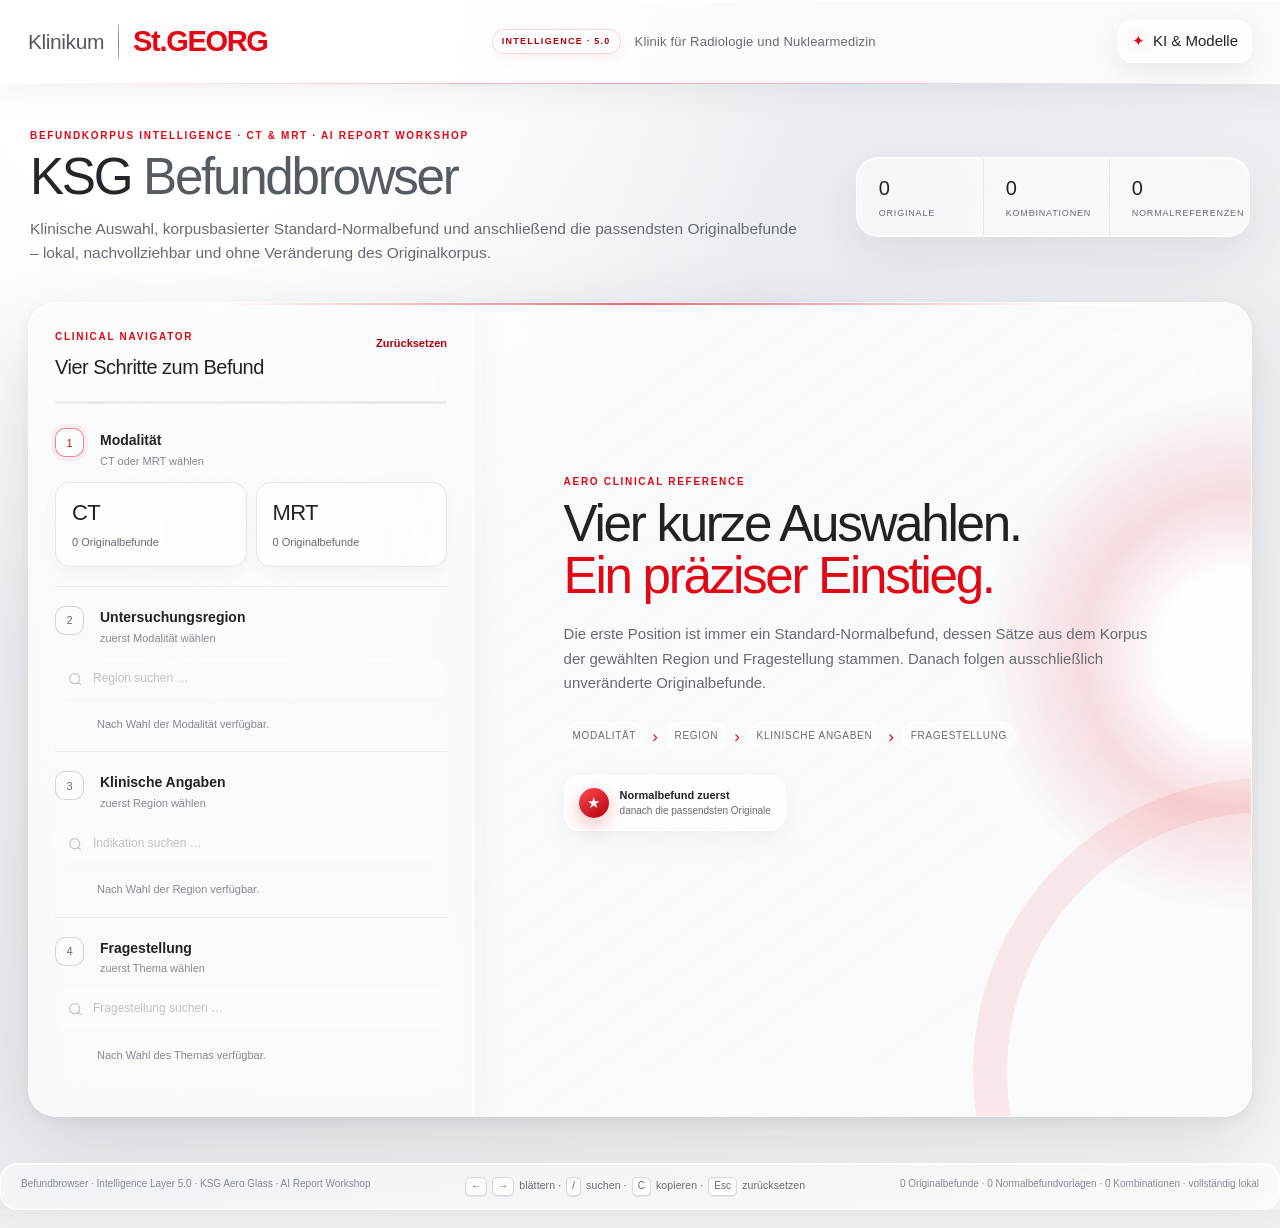
==== commit 0f26df05: "Stil-Engine, Live-Status, Aero Glass und Modellmessung · 5.0 STIL-ENGINE  Neue deterministische Stil" ====
--- a/Befundbrowser_KSG_Intelligence/index.html
+++ b/Befundbrowser_KSG_Intelligence/index.html
@@ -5,7 +5,7 @@
   <meta name="viewport" content="width=device-width, initial-scale=1">
   <meta name="color-scheme" content="light">
   <meta name="theme-color" content="#e30613">
-  <title>Befundbrowser · Intelligence 4.2.0 · Klinikum St. Georg</title>
+  <title>Befundbrowser · Intelligence 5.0 · Klinikum St. Georg</title>
   <link rel="stylesheet" href="styles.css">
 </head>
 <body>
@@ -28,7 +28,7 @@
       <span class="brand-georg">St.GEORG</span>
     </div>
     <div class="department-wrap">
-      <span class="intelligence-pill">INTELLIGENCE · 4.2.0</span>
+      <span class="intelligence-pill">INTELLIGENCE · 5.0</span>
       <span class="department">Klinik für Radiologie und Nuklearmedizin</span>
     </div>
     <button class="header-settings glass-button" id="settings-open" type="button" aria-haspopup="dialog" title="OpenRouter KI-Einstellungen">
@@ -227,7 +227,7 @@
   </main>
 
   <footer class="page-footer glass-bar">
-    <span>Befundbrowser · Intelligence Layer 4.2.0 · KSG Aero Glass · AI Report Workshop</span>
+    <span>Befundbrowser · Intelligence Layer 5.0 · KSG Aero Glass · AI Report Workshop</span>
     <span class="footer-keys" aria-hidden="true"><kbd>←</kbd><kbd>→</kbd> blättern · <kbd>/</kbd> suchen · <kbd>C</kbd> kopieren · <kbd>Esc</kbd> zurücksetzen</span>
     <span id="app-status" role="status" aria-live="polite">Korpus wird geladen …</span>
   </footer>
@@ -271,7 +271,7 @@
   <dialog class="glass-modal ai-workshop" id="ai-workshop" aria-labelledby="ai-workshop-title">
     <div class="modal-shell ai-workshop-shell">
       <header class="modal-header ai-workshop-header">
-        <div><p class="eyebrow">Intelligence Level 4.2.0</p><h2 id="ai-workshop-title">AI Report Workshop</h2><p id="ai-workshop-model" class="ai-model-line">OpenRouter · Modell wird geladen</p></div>
+        <div><p class="eyebrow">Intelligence Level 5.0</p><h2 id="ai-workshop-title">AI Report Workshop</h2><p id="ai-workshop-model" class="ai-model-line">OpenRouter · Modell wird geladen</p></div>
         <button class="modal-close" id="ai-workshop-close" type="button" aria-label="KI-Werkstatt schließen">×</button>
       </header>
       <div class="ai-privacy-warning" id="ai-privacy-warning"><strong>Vorlagenmodus</strong><span>Nur deidentifizierte Inhalte verwenden. Der ausgewählte Provider kann eigene Datenrichtlinien haben.</span></div>
@@ -285,17 +285,28 @@
             <button type="button" class="quick-action" data-prompt="Passe ausschließlich die Beurteilung an die im Befund beschriebenen Tatsachen an und halte sie maximal knapp.">Beurteilung abgleichen</button>
             <button type="button" class="quick-action" data-prompt="Entferne ausschließlich die vom Nutzer bezeichnete Pathologie und stelle die betroffenen Aussagen konsistent als Normalbefund dar.">Pathologie entfernen</button>
             <button type="button" class="quick-action" data-prompt="Aktualisiere ausschließlich die vom Nutzer genannten Maße; alle übrigen Angaben unverändert lassen.">Maße aktualisieren</button>
+            <button type="button" class="quick-action" data-prompt="Formuliere den Befund auf die andere Körperseite um: spiegele ausschließlich alle Seitenangaben, ohne sonst etwas zu verändern.">Seite spiegeln</button>
+            <button type="button" class="quick-action" data-prompt="Ergänze eine Vergleichsangabe zur genannten Voruntersuchung und beschreibe die Verlaufsdynamik der bereits genannten Befunde; erfinde keine neuen Pathologien.">Verlauf ergänzen</button>
           </div>
           <textarea id="ai-instruction" rows="7" placeholder="z. B. Ergänze einen 8 mm großen Rundherd im rechten Oberlappen; alle übrigen Aussagen unverändert lassen."></textarea>
-          <button class="ai-run-button" id="ai-run" type="button"><span class="ai-spark">✦</span><span>Änderung mit KI ausführen</span></button>
-          <div class="ai-processing" id="ai-processing" hidden>
-            <div class="ai-processing-orb" aria-hidden="true"><i></i><i></i><i></i></div>
-            <div class="processing-steps"><span data-stage="analyze">Änderung analysieren</span><span data-stage="transform">Befund transformieren</span><span data-stage="check">Konsistenz prüfen</span></div>
+          <button class="ai-run-button" id="ai-run" type="button"><span class="ai-spark">✦</span><span>Änderung mit KI ausführen</span><kbd>Strg ↵</kbd></button>
+          <div class="ai-processing" id="ai-processing" hidden aria-live="polite">
+            <div class="processing-head">
+              <div class="ai-processing-orb" aria-hidden="true"><i></i><i></i><i></i></div>
+              <div class="processing-headline">
+                <strong id="ai-stage-label">Anfrage wird vorbereitet</strong>
+                <small id="ai-stage-detail">Modell wird ausgewählt</small>
+              </div>
+              <div class="processing-timer"><strong id="ai-elapsed">0,0 s</strong><small>Laufzeit</small></div>
+            </div>
+            <ol class="processing-log" id="ai-processing-log"></ol>
+            <div class="processing-meta" id="ai-processing-meta"></div>
           </div>
         </section>
       </div>
       <section class="ai-result-zone" id="ai-result-zone" hidden>
         <div class="result-toolbar"><div><span class="ai-result-badge">✦ KI-ENTWURF</span><strong id="ai-result-summary">Transformation abgeschlossen</strong></div><div class="version-controls"><button id="ai-undo" type="button">↶</button><div id="ai-version-timeline" class="version-timeline"></div><button id="ai-redo" type="button">↷</button><button id="ai-reset" type="button">Original</button></div></div>
+        <div class="style-report" id="ai-style-report" hidden></div>
         <div class="ai-warning-list" id="ai-warning-list"></div>
         <div class="ai-result-grid">
           <section class="glass-subpanel"><div class="panel-heading"><span>KI-Fassung</span><small>editierbar</small></div><label><span>Befund</span><textarea id="ai-result-findings" rows="10"></textarea></label><label><span>Beurteilung</span><textarea id="ai-result-impression" rows="5"></textarea></label></section>
--- a/Befundbrowser_KSG_Intelligence/styles.css
+++ b/Befundbrowser_KSG_Intelligence/styles.css
@@ -377,3 +377,81 @@
   }
   .strip-dot:hover, .modality-button:hover { transform:none; }
 }
+
+/* ============================================================================
+   Intelligence 5.0 · Aero Glass, Live-Status, Stilprüfung
+   ========================================================================= */
+
+/* --- Glaslagen: Tiefe aus Unschärfe, Kantenlicht und Innenschatten ------- */
+:root {
+  --glass-blur: 22px;
+  --glass-edge: inset 0 1px 0 rgba(255,255,255,.92), inset 0 -1px 0 rgba(120,126,136,.09);
+  --glass-lift: 0 18px 44px -22px rgba(38,42,50,.34);
+  --glass-tint: linear-gradient(158deg, rgba(255,255,255,.72), rgba(255,255,255,.46) 46%, rgba(246,248,251,.56));
+}
+.glass-panel, .glass-report, .glass-workspace, .glass-modal, .glass-bar, .glass-mini {
+  backdrop-filter: blur(var(--glass-blur)) saturate(148%);
+  -webkit-backdrop-filter: blur(var(--glass-blur)) saturate(148%);
+}
+/* Spekulares Kantenlicht, das der Zeigerposition folgt */
+.glass-panel, .glass-report { position: relative; isolation: isolate; }
+.glass-panel::after, .glass-report::after {
+  content: ""; position: absolute; inset: 0; border-radius: inherit; pointer-events: none; z-index: 0;
+  background: radial-gradient(340px circle at calc(50% + var(--pointer-x,0px) * 3) calc(28% + var(--pointer-y,0px) * 2),
+    rgba(255,255,255,.42), transparent 62%);
+  opacity: .5; transition: opacity .5s ease;
+}
+.glass-panel:hover::after, .glass-report:hover::after { opacity: .74; }
+.glass-panel > *, .glass-report > * { position: relative; z-index: 1; }
+
+/* --- Live-Status des KI-Auftrags ---------------------------------------- */
+.ai-processing { display:grid;gap:13px;padding:16px 17px;border-radius:17px;
+  border:1px solid rgba(227,6,19,.16);background:var(--glass-tint);
+  box-shadow:var(--glass-edge),var(--glass-lift);
+  animation:processingIn .38s var(--ease-soft) both; }
+@keyframes processingIn { from { opacity:0;transform:translateY(10px) scale(.99); } to { opacity:1;transform:none; } }
+.processing-head { display:grid;grid-template-columns:auto minmax(0,1fr) auto;gap:13px;align-items:center; }
+.processing-headline { min-width:0; }
+.processing-headline strong { display:block;font-size:13.5px;font-weight:600;letter-spacing:-.01em; }
+.processing-headline small { display:block;color:var(--muted);font-size:11px;margin-top:2px;
+  white-space:nowrap;overflow:hidden;text-overflow:ellipsis; }
+.processing-timer { text-align:right; }
+.processing-timer strong { display:block;font-size:16px;font-weight:500;font-variant-numeric:tabular-nums;letter-spacing:-.02em; }
+.processing-timer small { display:block;color:var(--muted);font-size:9.5px;text-transform:uppercase;letter-spacing:.1em; }
+
+.processing-log { list-style:none;margin:0;padding:11px 0 0;display:grid;gap:4px;max-height:154px;overflow-y:auto;
+  scrollbar-width:thin;border-top:1px solid rgba(227,6,19,.1); }
+.processing-log li { display:grid;grid-template-columns:14px minmax(0,1fr) auto;gap:9px;align-items:center;
+  font-size:11.5px;color:var(--soft-ink);animation:optionRise .3s var(--ease-soft) both; }
+.log-mark { width:9px;height:9px;border-radius:50%;border:1.5px solid rgba(103,109,118,.32);justify-self:center;
+  transition:all .3s var(--ease-spring); }
+.processing-log li.is-active .log-mark { border-color:var(--ksg-red);animation:logPulse 1.25s ease-in-out infinite; }
+.processing-log li.is-done .log-mark { border-color:transparent;
+  background:linear-gradient(145deg,#f12531,var(--ksg-red-dark));box-shadow:0 2px 7px rgba(227,6,19,.3); }
+.processing-log li.is-done .log-text { color:var(--ink); }
+.log-time { font-variant-numeric:tabular-nums;font-size:10.5px;color:var(--muted); }
+@keyframes logPulse { 0%,100% { box-shadow:0 0 0 0 rgba(227,6,19,.36); } 50% { box-shadow:0 0 0 5px rgba(227,6,19,0); } }
+
+.processing-meta { display:flex;flex-wrap:wrap;gap:7px; }
+.processing-meta span { display:inline-flex;gap:6px;align-items:baseline;padding:4px 9px;border-radius:8px;
+  background:rgba(255,255,255,.56);border:1px solid rgba(103,109,118,.13);font-size:10.5px;color:var(--soft-ink);
+  animation:optionRise .34s var(--ease-soft) both; }
+.processing-meta b { font-weight:600;font-size:9.5px;text-transform:uppercase;letter-spacing:.08em;color:var(--muted); }
+
+/* --- Stilprüfbericht am Ergebnis ---------------------------------------- */
+.style-report { display:flex;flex-wrap:wrap;gap:7px;margin:0 0 11px; }
+.style-chip { display:inline-flex;gap:6px;align-items:baseline;padding:4px 10px;border-radius:999px;
+  background:rgba(255,255,255,.6);border:1px solid rgba(103,109,118,.14);font-size:10.5px;color:var(--soft-ink); }
+.style-chip b { font-weight:600;color:var(--ink);font-variant-numeric:tabular-nums; }
+.style-chip.is-ok { border-color:rgba(32,140,86,.3);background:rgba(238,250,243,.7);color:#1c6b45; }
+.style-chip.is-ok b { color:#14603c; }
+.style-chip.is-fixed { border-color:rgba(227,6,19,.26);background:rgba(255,241,242,.72);color:var(--ksg-red-dark); }
+
+@media (prefers-reduced-motion: reduce) {
+  .glass-panel::after, .glass-report::after { transition:none; }
+  .processing-log li.is-active .log-mark { animation:none;border-color:var(--ksg-red); }
+}
+
+/* --- Auslöser mit Tastaturhinweis --------------------------------------- */
+.ai-run-button kbd { margin-left:9px;padding:2px 6px;border-radius:6px;font:inherit;font-size:10px;
+  background:rgba(255,255,255,.22);border:1px solid rgba(255,255,255,.3);color:inherit;opacity:.85; }
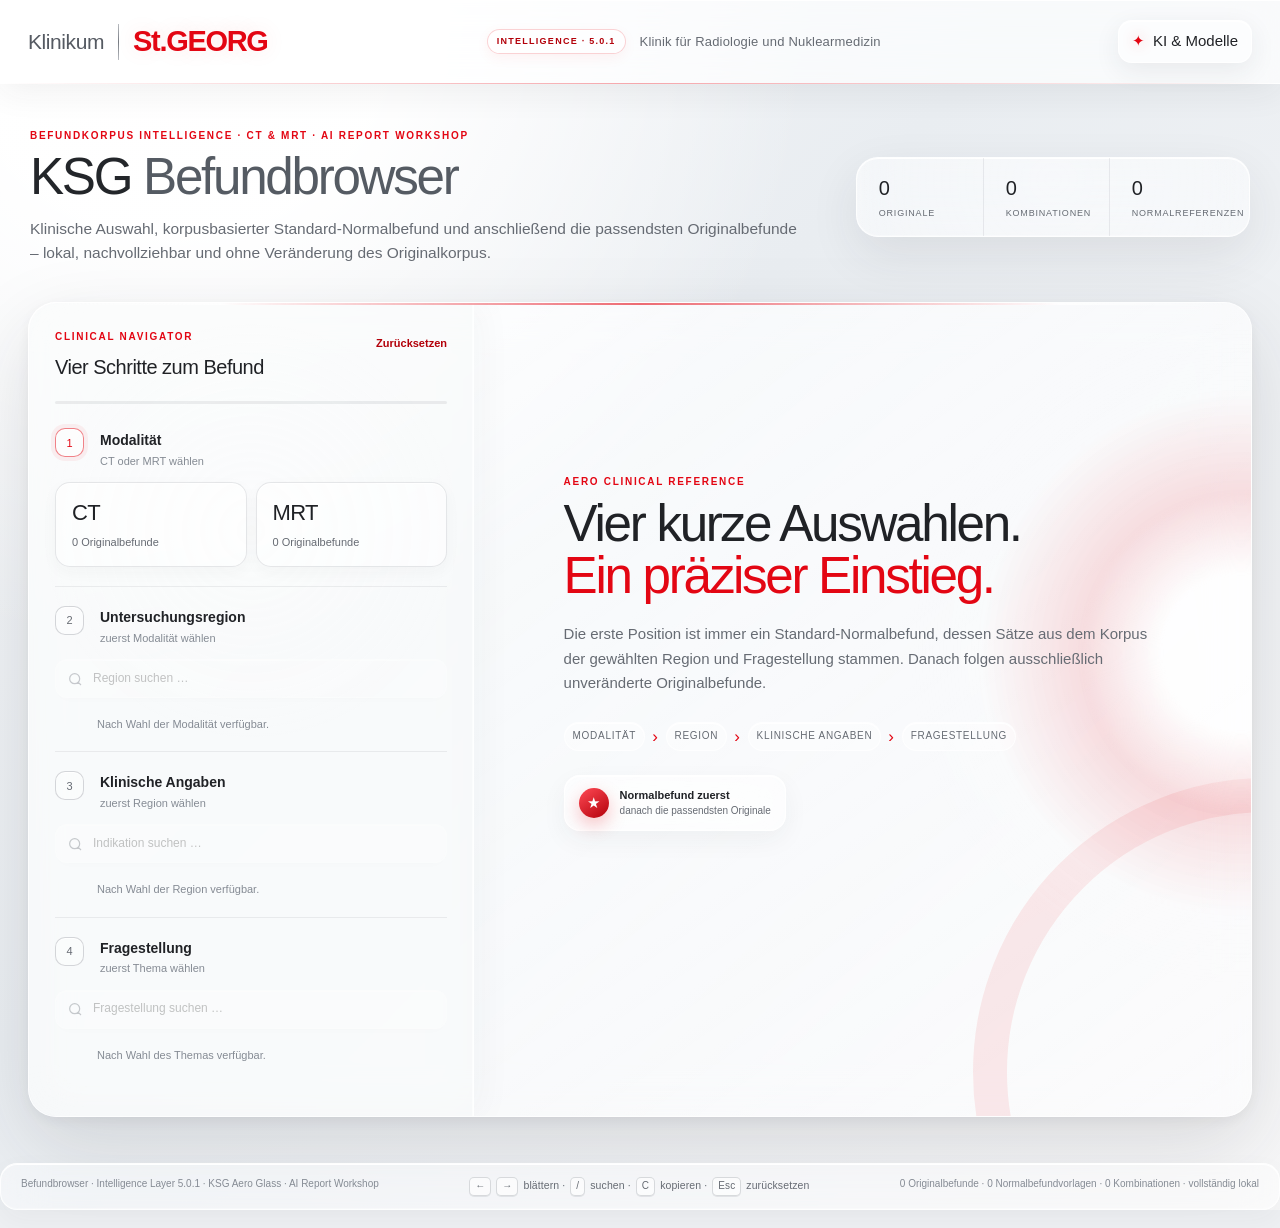
==== commit 2652c7c9: "Selbstpruefung: belegte Stilverbote, Korpusbeispiele, Zugaenglichkeit · 5.0.1 Systematische Nachprue" ====
--- a/Befundbrowser_KSG_Intelligence/index.html
+++ b/Befundbrowser_KSG_Intelligence/index.html
@@ -5,7 +5,7 @@
   <meta name="viewport" content="width=device-width, initial-scale=1">
   <meta name="color-scheme" content="light">
   <meta name="theme-color" content="#e30613">
-  <title>Befundbrowser · Intelligence 5.0 · Klinikum St. Georg</title>
+  <title>Befundbrowser · Intelligence 5.0.1 · Klinikum St. Georg</title>
   <link rel="stylesheet" href="styles.css">
 </head>
 <body>
@@ -28,7 +28,7 @@
       <span class="brand-georg">St.GEORG</span>
     </div>
     <div class="department-wrap">
-      <span class="intelligence-pill">INTELLIGENCE · 5.0</span>
+      <span class="intelligence-pill">INTELLIGENCE · 5.0.1</span>
       <span class="department">Klinik für Radiologie und Nuklearmedizin</span>
     </div>
     <button class="header-settings glass-button" id="settings-open" type="button" aria-haspopup="dialog" title="OpenRouter KI-Einstellungen">
@@ -227,7 +227,7 @@
   </main>
 
   <footer class="page-footer glass-bar">
-    <span>Befundbrowser · Intelligence Layer 5.0 · KSG Aero Glass · AI Report Workshop</span>
+    <span>Befundbrowser · Intelligence Layer 5.0.1 · KSG Aero Glass · AI Report Workshop</span>
     <span class="footer-keys" aria-hidden="true"><kbd>←</kbd><kbd>→</kbd> blättern · <kbd>/</kbd> suchen · <kbd>C</kbd> kopieren · <kbd>Esc</kbd> zurücksetzen</span>
     <span id="app-status" role="status" aria-live="polite">Korpus wird geladen …</span>
   </footer>
@@ -271,7 +271,7 @@
   <dialog class="glass-modal ai-workshop" id="ai-workshop" aria-labelledby="ai-workshop-title">
     <div class="modal-shell ai-workshop-shell">
       <header class="modal-header ai-workshop-header">
-        <div><p class="eyebrow">Intelligence Level 5.0</p><h2 id="ai-workshop-title">AI Report Workshop</h2><p id="ai-workshop-model" class="ai-model-line">OpenRouter · Modell wird geladen</p></div>
+        <div><p class="eyebrow">Intelligence Level 5.0.1</p><h2 id="ai-workshop-title">AI Report Workshop</h2><p id="ai-workshop-model" class="ai-model-line">OpenRouter · Modell wird geladen</p></div>
         <button class="modal-close" id="ai-workshop-close" type="button" aria-label="KI-Werkstatt schließen">×</button>
       </header>
       <div class="ai-privacy-warning" id="ai-privacy-warning"><strong>Vorlagenmodus</strong><span>Nur deidentifizierte Inhalte verwenden. Der ausgewählte Provider kann eigene Datenrichtlinien haben.</span></div>
--- a/Befundbrowser_KSG_Intelligence/styles.css
+++ b/Befundbrowser_KSG_Intelligence/styles.css
@@ -455,3 +455,27 @@
 /* --- Auslöser mit Tastaturhinweis --------------------------------------- */
 .ai-run-button kbd { margin-left:9px;padding:2px 6px;border-radius:6px;font:inherit;font-size:10px;
   background:rgba(255,255,255,.22);border:1px solid rgba(255,255,255,.3);color:inherit;opacity:.85; }
+
+/* ============================================================================
+   Zugänglichkeit · Korrekturen aus der Selbstprüfung gegen §1b
+   ========================================================================= */
+
+/* Der bisherige Fokusring lag bei 28 % Deckkraft und war auf hellem Glas kaum
+   erkennbar. Jetzt deckend, mit dem geforderten Versatz. */
+:where(a, button, input, textarea, select, summary, [tabindex]):focus-visible {
+  outline: 2px solid var(--ksg-red);
+  outline-offset: 2px;
+  border-radius: 8px;
+}
+
+/* Touchflächen: Die Trefferleiste und die Blätterschalter waren mit 27 bzw.
+   37 px kleiner als die geforderten 44 px. Die sichtbare Größe bleibt — sonst
+   wird die Leiste bei mehreren hundert Treffern unbenutzbar breit —, die
+   Trefffläche wird unsichtbar auf 44 px vergrößert. */
+.strip-dot, .nav-button, .icon-button, .quick-action { position: relative; }
+.strip-dot::after, .nav-button::after, .icon-button::after, .quick-action::after {
+  content: ""; position: absolute; left: 50%; top: 50%; transform: translate(-50%, -50%);
+  width: max(100%, 44px); height: max(100%, 44px); border-radius: inherit;
+}
+/* Der Trefferpunkt trägt bereits ein ::after für den Ring - dort nur die Fläche. */
+.strip-dot::after { background: transparent; }
